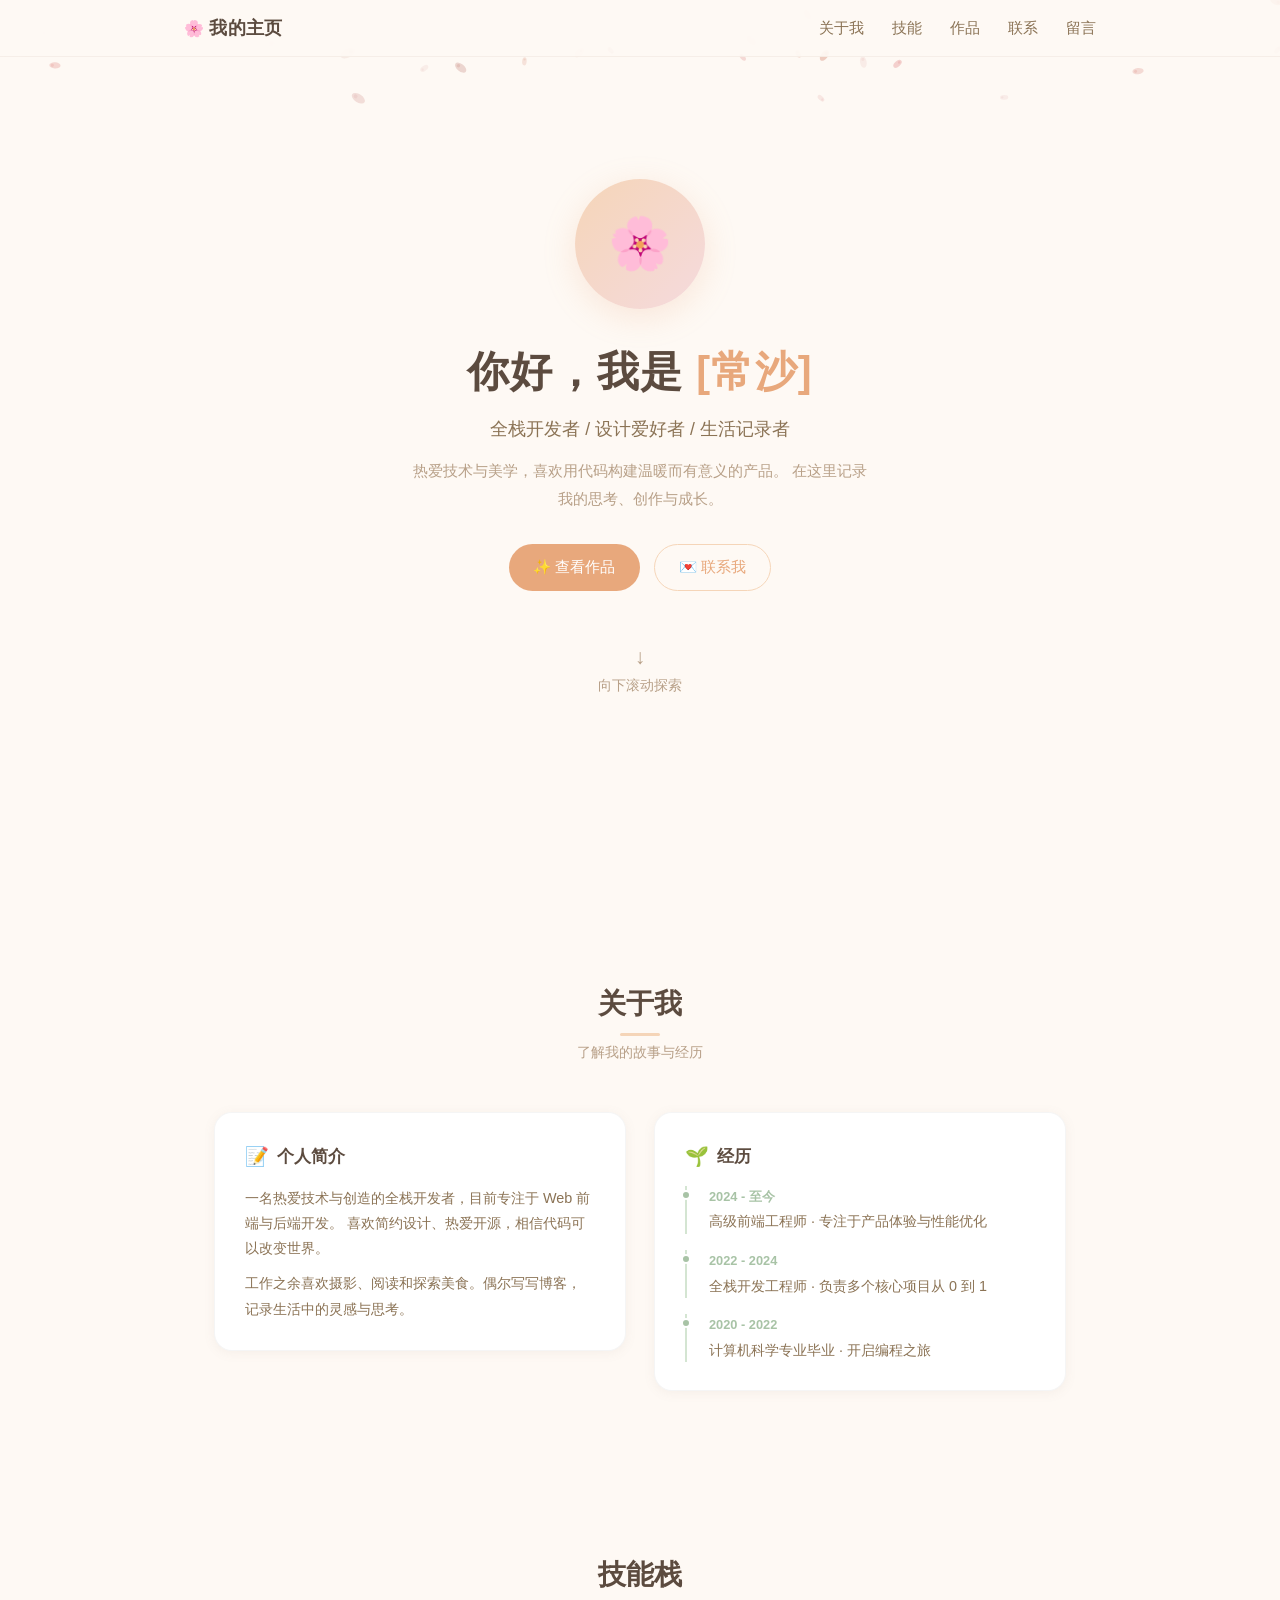
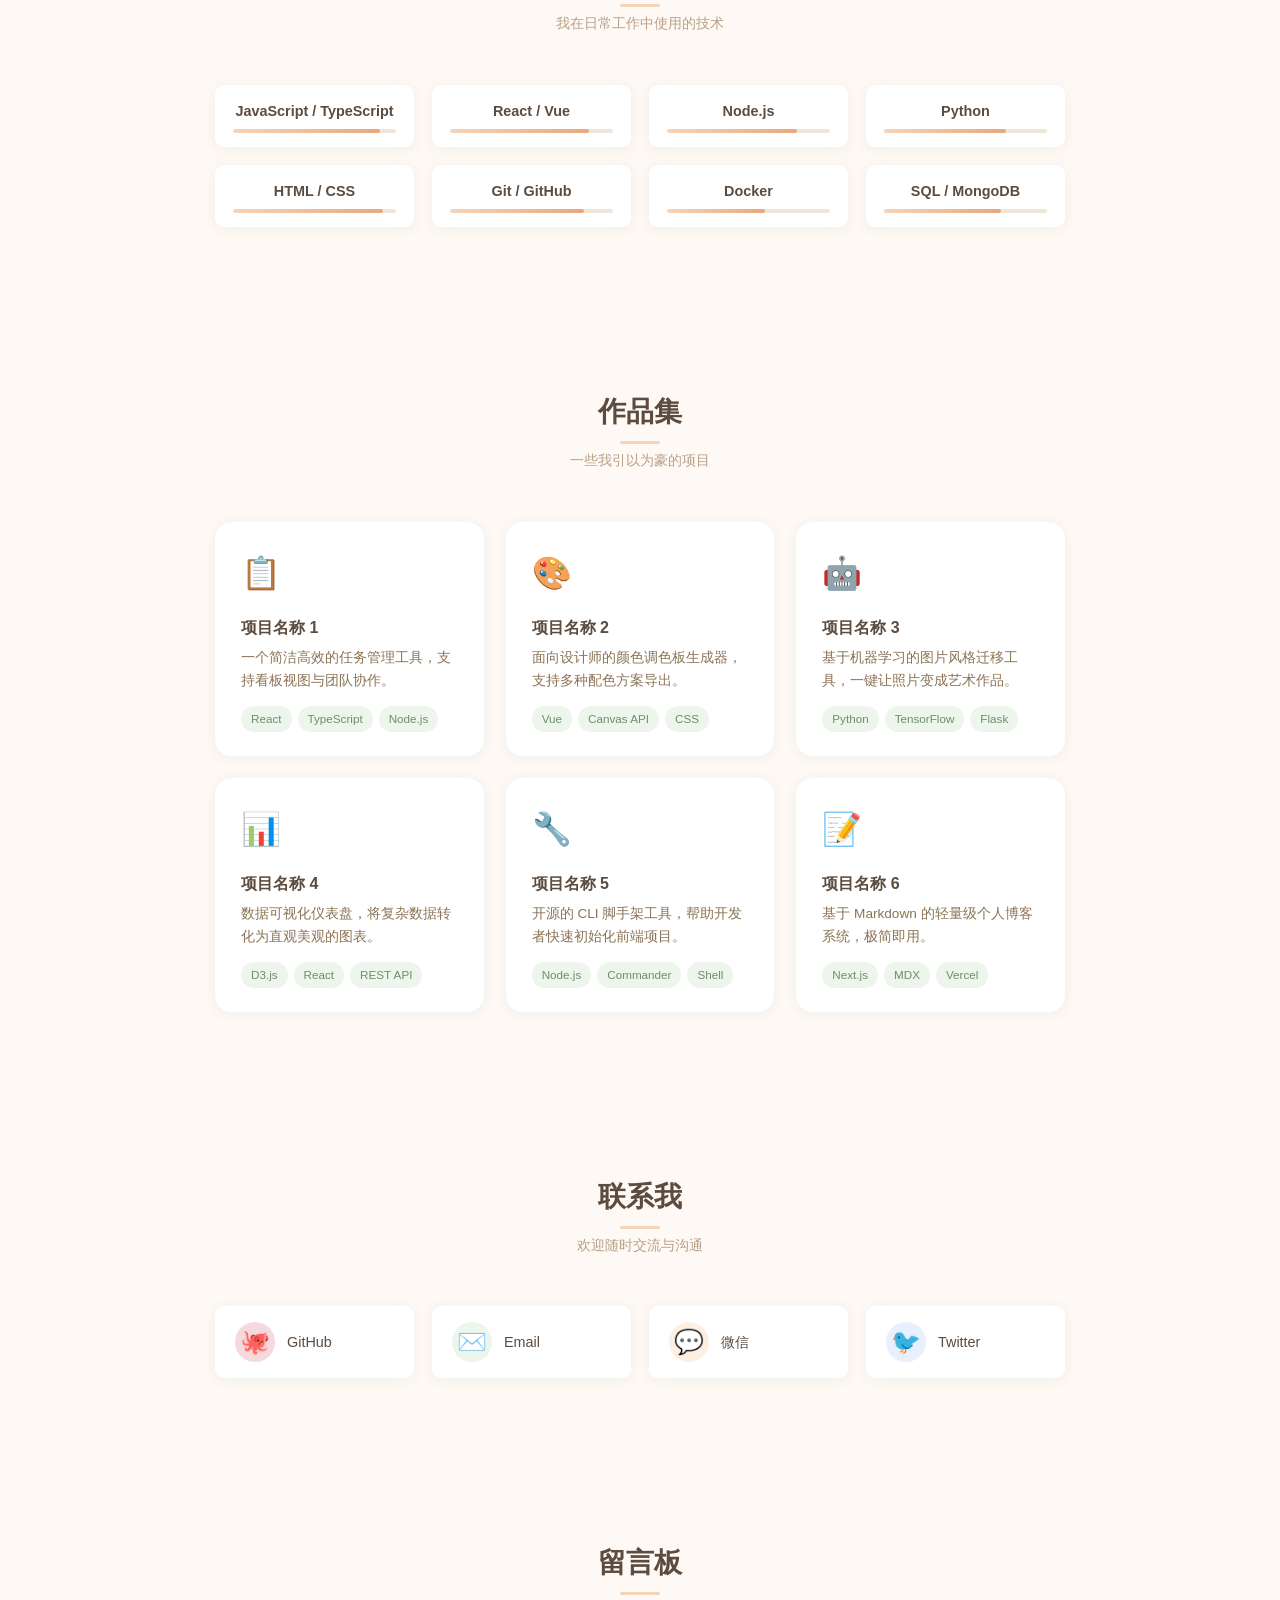
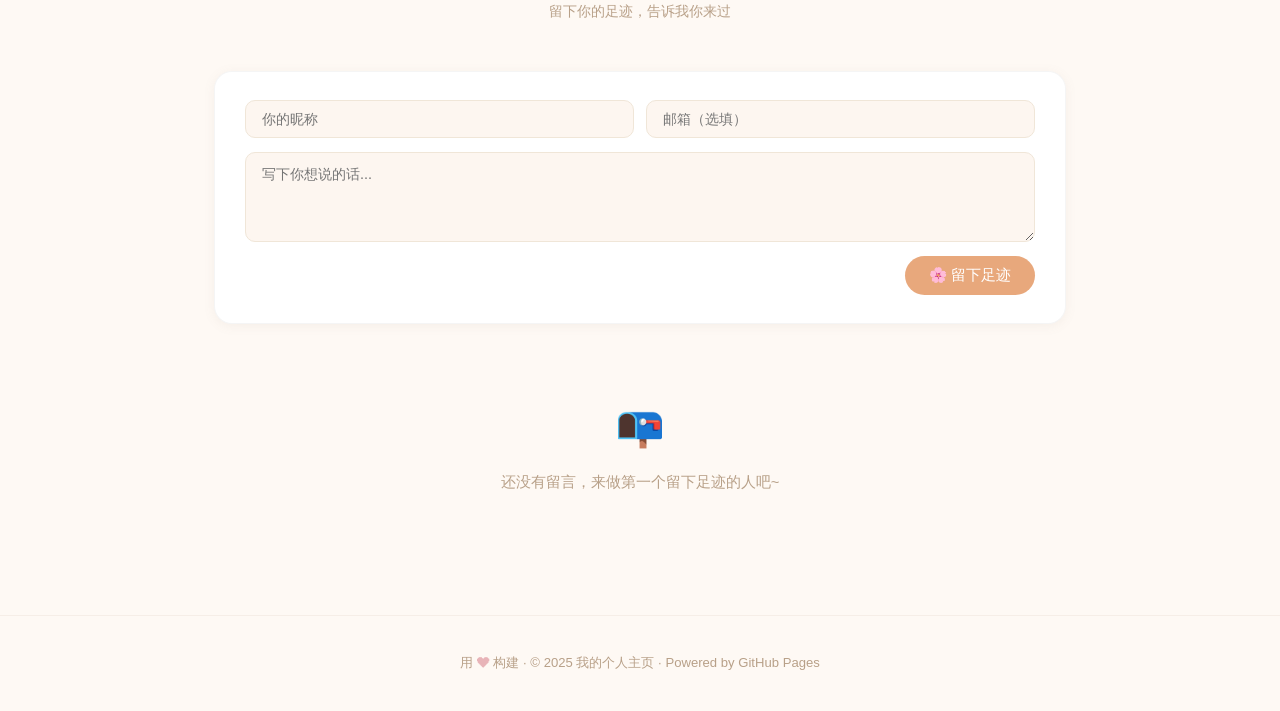
==== index.html @ 840c2953 "Update index.html" ====
<!DOCTYPE html>
<html lang="zh-CN">
<head>
<meta charset="UTF-8">
<meta name="viewport" content="width=device-width, initial-scale=1.0">
<title>我的个人主页</title>
<style>
  /* ===== Reset & Variables ===== */
  *, *::before, *::after { box-sizing: border-box; margin: 0; padding: 0; }

  :root {
    --cream: #fef9f4;
    --warm-white: #fdf6f0;
    --white: #ffffff;
    --brown: #5c4b3f;
    --brown-light: #8b7355;
    --brown-lighter: #b8a088;
    --coral: #e8a87c;
    --coral-light: #f5d5b8;
    --coral-pale: #fdf0e3;
    --sage: #a8c3a6;
    --sage-light: #d4e5d2;
    --sage-pale: #edf5ec;
    --pink: #e8b4b8;
    --pink-light: #f5dadd;
    --pink-pale: #fdf2f3;
    --shadow-sm: 0 2px 12px rgba(140, 120, 100, 0.08);
    --shadow-md: 0 4px 24px rgba(140, 120, 100, 0.12);
    --shadow-lg: 0 8px 40px rgba(140, 120, 100, 0.16);
    --radius: 18px;
    --radius-sm: 10px;
    --radius-lg: 24px;
  }

  html { scroll-behavior: smooth; }

  body {
    font-family: 'Segoe UI', 'PingFang SC', 'Microsoft YaHei', 'Hiragino Sans GB', sans-serif;
    background-color: var(--cream);
    color: var(--brown);
    line-height: 1.7;
    overflow-x: hidden;
  }

  /* ===== Canvas Background ===== */
  #sakura-canvas {
    position: fixed;
    top: 0; left: 0;
    width: 100%; height: 100%;
    pointer-events: none;
    z-index: 0;
  }

  /* ===== Navigation ===== */
  .nav {
    position: fixed;
    top: 0; left: 0; right: 0;
    z-index: 100;
    background: rgba(254, 249, 244, 0.82);
    backdrop-filter: blur(16px);
    -webkit-backdrop-filter: blur(16px);
    border-bottom: 1px solid rgba(184, 160, 136, 0.12);
    transition: all 0.3s ease;
  }
  .nav.scrolled { box-shadow: var(--shadow-sm); }

  .nav-inner {
    max-width: 960px;
    margin: 0 auto;
    padding: 0 24px;
    display: flex;
    align-items: center;
    justify-content: space-between;
    height: 56px;
  }

  .nav-brand {
    font-size: 1.15rem;
    font-weight: 650;
    color: var(--brown);
    text-decoration: none;
    letter-spacing: 0.02em;
  }
  .nav-brand::before { content: '🌸 '; font-size: 1rem; }

  .nav-links {
    display: flex;
    gap: 28px;
    list-style: none;
  }
  .nav-links a {
    color: var(--brown-light);
    text-decoration: none;
    font-size: 0.92rem;
    font-weight: 500;
    transition: color 0.25s;
    position: relative;
  }
  .nav-links a::after {
    content: '';
    position: absolute;
    bottom: -4px; left: 0;
    width: 0; height: 2px;
    background: var(--coral);
    border-radius: 1px;
    transition: width 0.25s ease;
  }
  .nav-links a:hover { color: var(--coral); }
  .nav-links a:hover::after { width: 100%; }

  .nav-toggle {
    display: none;
    background: none; border: none;
    color: var(--brown);
    font-size: 1.5rem;
    cursor: pointer;
    padding: 4px 8px;
  }

  /* ===== Layout ===== */
  .container {
    max-width: 900px;
    margin: 0 auto;
    padding: 0 24px;
    position: relative;
    z-index: 1;
  }

  section { padding: 80px 0; }

  .section-title {
    text-align: center;
    margin-bottom: 48px;
  }
  .section-title h2 {
    font-size: 1.75rem;
    font-weight: 650;
    color: var(--brown);
    display: inline-block;
    position: relative;
  }
  .section-title h2::after {
    content: '';
    position: absolute;
    bottom: -8px; left: 50%;
    transform: translateX(-50%);
    width: 40px; height: 3px;
    background: var(--coral-light);
    border-radius: 2px;
  }
  .section-title .sub {
    display: block;
    margin-top: 12px;
    font-size: 0.9rem;
    color: var(--brown-lighter);
    font-weight: 400;
  }

  /* ===== Hero ===== */
  .hero {
    min-height: 100vh;
    display: flex;
    align-items: center;
    justify-content: center;
    text-align: center;
    padding-top: 56px;
  }

  .hero-avatar {
    width: 130px;
    height: 130px;
    border-radius: 50%;
    background: linear-gradient(135deg, var(--coral-light), var(--pink-light));
    display: flex;
    align-items: center;
    justify-content: center;
    margin: 0 auto 28px;
    font-size: 3.2rem;
    box-shadow: 0 8px 32px rgba(232, 168, 124, 0.22);
  }

  .hero h1 {
    font-size: 2.6rem;
    font-weight: 700;
    color: var(--brown);
    margin-bottom: 8px;
    letter-spacing: 0.03em;
  }

  .hero .tagline {
    font-size: 1.1rem;
    color: var(--brown-light);
    font-weight: 400;
    margin-bottom: 6px;
  }

  .hero .bio-brief {
    font-size: 0.95rem;
    color: var(--brown-lighter);
    max-width: 460px;
    margin: 12px auto 32px;
    line-height: 1.8;
  }

  .hero-actions {
    display: flex;
    gap: 14px;
    justify-content: center;
    flex-wrap: wrap;
  }

  .btn {
    display: inline-flex;
    align-items: center;
    gap: 6px;
    padding: 10px 24px;
    border-radius: 50px;
    font-size: 0.92rem;
    font-weight: 550;
    text-decoration: none;
    cursor: pointer;
    border: none;
    transition: all 0.25s ease;
    font-family: inherit;
  }
  .btn-primary {
    background: var(--coral);
    color: #fff;
  }
  .btn-primary:hover {
    background: #d9956a;
    transform: translateY(-1px);
    box-shadow: 0 6px 20px rgba(232, 168, 124, 0.35);
  }
  .btn-outline {
    background: transparent;
    color: var(--coral);
    border: 1.5px solid var(--coral-light);
  }
  .btn-outline:hover {
    background: var(--coral-pale);
    border-color: var(--coral);
  }

  .scroll-hint {
    margin-top: 48px;
    animation: bounce 2s infinite;
    color: var(--brown-lighter);
    font-size: 0.85rem;
    cursor: default;
  }
  .scroll-hint span { font-size: 1.3rem; display: block; }

  @keyframes bounce {
    0%, 100% { transform: translateY(0); }
    50% { transform: translateY(8px); }
  }

  /* ===== About ===== */
  .about-grid {
    display: grid;
    grid-template-columns: 1fr 1fr;
    gap: 28px;
    align-items: start;
  }

  .card {
    background: var(--white);
    border-radius: var(--radius);
    padding: 28px 30px;
    box-shadow: var(--shadow-sm);
    border: 1px solid rgba(0,0,0,0.04);
    transition: transform 0.3s ease, box-shadow 0.3s ease;
  }
  .card:hover {
    transform: translateY(-3px);
    box-shadow: var(--shadow-md);
  }

  .card h3 {
    font-size: 1.05rem;
    font-weight: 650;
    margin-bottom: 12px;
    color: var(--brown);
    display: flex;
    align-items: center;
    gap: 8px;
  }
  .card h3 .icon { font-size: 1.2rem; }

  .card p, .card li {
    font-size: 0.9rem;
    color: var(--brown-light);
    line-height: 1.75;
  }
  .card ul { padding-left: 18px; }
  .card li { margin-bottom: 4px; }

  .about-timeline .item {
    position: relative;
    padding-left: 22px;
    margin-bottom: 16px;
    border-left: 2px solid var(--sage-light);
  }
  .about-timeline .item:last-child { margin-bottom: 0; }
  .about-timeline .item::before {
    content: '';
    position: absolute;
    left: -6px; top: 4px;
    width: 10px; height: 10px;
    background: var(--sage);
    border-radius: 50%;
    border: 2px solid var(--white);
  }
  .about-timeline .year {
    font-size: 0.8rem;
    font-weight: 600;
    color: var(--sage);
    margin-bottom: 2px;
  }
  .about-timeline .desc {
    font-size: 0.9rem;
    color: var(--brown-light);
  }

  /* ===== Skills ===== */
  .skills-grid {
    display: grid;
    grid-template-columns: repeat(auto-fill, minmax(200px, 1fr));
    gap: 16px;
  }

  .skill-tag {
    background: var(--white);
    border-radius: var(--radius-sm);
    padding: 14px 18px;
    text-align: center;
    font-size: 0.9rem;
    font-weight: 550;
    color: var(--brown);
    border: 1px solid rgba(0,0,0,0.04);
    box-shadow: var(--shadow-sm);
    transition: all 0.3s ease;
    cursor: default;
  }
  .skill-tag:hover {
    transform: translateY(-2px);
    box-shadow: var(--shadow-md);
    color: var(--coral);
  }
  .skill-tag .level {
    display: block;
    margin-top: 6px;
    height: 4px;
    background: #f0e6d8;
    border-radius: 2px;
    overflow: hidden;
  }
  .skill-tag .level-fill {
    display: block;
    height: 100%;
    background: linear-gradient(90deg, var(--coral-light), var(--coral));
    border-radius: 2px;
    transition: width 0.8s ease;
  }

  /* ===== Projects ===== */
  .projects-grid {
    display: grid;
    grid-template-columns: repeat(auto-fill, minmax(260px, 1fr));
    gap: 20px;
  }

  .project-card {
    background: var(--white);
    border-radius: var(--radius);
    padding: 24px 26px;
    box-shadow: var(--shadow-sm);
    border: 1px solid rgba(0,0,0,0.04);
    transition: all 0.3s ease;
    display: flex;
    flex-direction: column;
  }
  .project-card:hover {
    transform: translateY(-4px);
    box-shadow: var(--shadow-md);
  }
  .project-card .project-icon {
    font-size: 2rem;
    margin-bottom: 14px;
  }
  .project-card h4 {
    font-size: 1rem;
    font-weight: 650;
    color: var(--brown);
    margin-bottom: 6px;
  }
  .project-card p {
    font-size: 0.85rem;
    color: var(--brown-light);
    line-height: 1.65;
    flex: 1;
    margin-bottom: 14px;
  }
  .project-card .tags {
    display: flex;
    flex-wrap: wrap;
    gap: 6px;
  }
  .project-card .tag {
    font-size: 0.73rem;
    padding: 3px 10px;
    border-radius: 20px;
    background: var(--sage-pale);
    color: #6b8f6e;
    font-weight: 500;
  }

  /* ===== Contact ===== */
  .contact-grid {
    display: grid;
    grid-template-columns: repeat(auto-fill, minmax(180px, 1fr));
    gap: 16px;
  }

  .contact-link {
    display: flex;
    align-items: center;
    gap: 12px;
    background: var(--white);
    border-radius: var(--radius-sm);
    padding: 16px 20px;
    text-decoration: none;
    color: var(--brown);
    font-weight: 500;
    font-size: 0.9rem;
    box-shadow: var(--shadow-sm);
    border: 1px solid rgba(0,0,0,0.04);
    transition: all 0.3s ease;
  }
  .contact-link:hover {
    transform: translateY(-2px);
    box-shadow: var(--shadow-md);
    color: var(--coral);
  }
  .contact-link .contact-icon {
    font-size: 1.5rem;
    width: 40px;
    height: 40px;
    display: flex;
    align-items: center;
    justify-content: center;
    border-radius: 50%;
    flex-shrink: 0;
  }
  .contact-icon.github { background: #f5dadd; }
  .contact-icon.email { background: var(--sage-pale); }
  .contact-icon.wechat { background: var(--coral-pale); }
  .contact-icon.twitter { background: #e8f0fe; }

  /* ===== Guestbook ===== */
  .guestbook-form {
    background: var(--white);
    border-radius: var(--radius);
    padding: 28px 30px;
    box-shadow: var(--shadow-sm);
    border: 1px solid rgba(0,0,0,0.04);
    margin-bottom: 28px;
  }

  .form-row {
    display: flex;
    gap: 12px;
    margin-bottom: 14px;
  }
  .form-row input {
    flex: 1;
    padding: 10px 16px;
    border: 1.5px solid #f0e6d8;
    border-radius: var(--radius-sm);
    font-size: 0.9rem;
    font-family: inherit;
    color: var(--brown);
    background: var(--warm-white);
    transition: border-color 0.25s;
    outline: none;
  }
  .form-row input:focus { border-color: var(--coral-light); }

  .form-row textarea {
    flex: 1;
    padding: 12px 16px;
    border: 1.5px solid #f0e6d8;
    border-radius: var(--radius-sm);
    font-size: 0.9rem;
    font-family: inherit;
    color: var(--brown);
    background: var(--warm-white);
    resize: vertical;
    min-height: 90px;
    outline: none;
    transition: border-color 0.25s;
  }
  .form-row textarea:focus { border-color: var(--coral-light); }

  .form-actions {
    display: flex;
    justify-content: flex-end;
  }

  .guestbook-messages {
    display: flex;
    flex-direction: column;
    gap: 14px;
  }

  .message-card {
    background: var(--white);
    border-radius: var(--radius-sm);
    padding: 18px 22px;
    box-shadow: var(--shadow-sm);
    border: 1px solid rgba(0,0,0,0.04);
  }
  .message-card .msg-header {
    display: flex;
    justify-content: space-between;
    align-items: center;
    margin-bottom: 8px;
  }
  .message-card .msg-author {
    font-weight: 600;
    font-size: 0.9rem;
    color: var(--coral);
  }
  .message-card .msg-time {
    font-size: 0.75rem;
    color: var(--brown-lighter);
  }
  .message-card .msg-body {
    font-size: 0.88rem;
    color: var(--brown-light);
    line-height: 1.7;
  }
  .message-card .msg-delete {
    background: none; border: none;
    color: var(--brown-lighter);
    cursor: pointer;
    font-size: 0.78rem;
    padding: 2px 6px;
    transition: color 0.2s;
  }
  .message-card .msg-delete:hover { color: #d97575; }

  .guestbook-empty {
    text-align: center;
    padding: 40px 20px;
    color: var(--brown-lighter);
    font-size: 0.92rem;
  }
  .guestbook-empty .empty-icon { font-size: 2.5rem; display: block; margin-bottom: 10px; }

  /* ===== Footer ===== */
  .footer {
    text-align: center;
    padding: 36px 24px;
    color: var(--brown-lighter);
    font-size: 0.82rem;
    border-top: 1px solid rgba(184, 160, 136, 0.12);
    position: relative;
    z-index: 1;
  }
  .footer .heart { color: var(--pink); }

  /* ===== Responsive ===== */
  @media (max-width: 768px) {
    .nav-links {
      display: none;
      position: absolute;
      top: 56px; left: 0; right: 0;
      flex-direction: column;
      background: rgba(254, 249, 244, 0.96);
      backdrop-filter: blur(16px);
      padding: 16px 24px;
      gap: 14px;
      border-bottom: 1px solid rgba(184, 160, 136, 0.12);
    }
    .nav-links.open { display: flex; }
    .nav-toggle { display: block; }

    .hero h1 { font-size: 2rem; }
    .about-grid { grid-template-columns: 1fr; }
    .skills-grid { grid-template-columns: repeat(2, 1fr); }
    .projects-grid { grid-template-columns: 1fr; }
    .contact-grid { grid-template-columns: repeat(2, 1fr); }
    .form-row { flex-direction: column; }
  }

  @media (max-width: 480px) {
    .hero h1 { font-size: 1.7rem; }
    .section-title h2 { font-size: 1.4rem; }
    .card { padding: 20px; }
    section { padding: 56px 0; }
  }
</style>
</head>
<body>

<!-- Sakura Canvas -->
<canvas id="sakura-canvas"></canvas>

<!-- Navigation -->
<nav class="nav" id="nav">
  <div class="nav-inner">
    <a href="#" class="nav-brand">我的主页</a>
    <button class="nav-toggle" id="nav-toggle" aria-label="菜单">☰</button>
    <ul class="nav-links" id="nav-links">
      <li><a href="#about">关于我</a></li>
      <li><a href="#skills">技能</a></li>
      <li><a href="#projects">作品</a></li>
      <li><a href="#contact">联系</a></li>
      <li><a href="#guestbook">留言</a></li>
    </ul>
  </div>
</nav>

<!-- Hero -->
<section class="hero">
  <div class="container">
    <div class="hero-avatar">🌸</div>
    <h1>你好，我是 <span style="color: var(--coral);">[常沙]</span></h1>
    <p class="tagline">全栈开发者 / 设计爱好者 / 生活记录者</p>
    <p class="bio-brief">
      热爱技术与美学，喜欢用代码构建温暖而有意义的产品。
      在这里记录我的思考、创作与成长。
    </p>
    <div class="hero-actions">
      <a href="#projects" class="btn btn-primary">✨ 查看作品</a>
      <a href="#contact" class="btn btn-outline">💌 联系我</a>
    </div>
    <div class="scroll-hint">
      <span>↓</span>
      向下滚动探索
    </div>
  </div>
</section>

<!-- About -->
<section id="about">
  <div class="container">
    <div class="section-title">
      <h2>关于我</h2>
      <span class="sub">了解我的故事与经历</span>
    </div>
    <div class="about-grid">
      <div class="card">
        <h3><span class="icon">📝</span>个人简介</h3>
        <p>
          一名热爱技术与创造的全栈开发者，目前专注于 Web 前端与后端开发。
          喜欢简约设计、热爱开源，相信代码可以改变世界。
        </p>
        <p style="margin-top:10px;">
          工作之余喜欢摄影、阅读和探索美食。偶尔写写博客，
          记录生活中的灵感与思考。
        </p>
      </div>
      <div class="card about-timeline">
        <h3><span class="icon">🌱</span>经历</h3>
        <div class="item">
          <div class="year">2024 - 至今</div>
          <div class="desc">高级前端工程师 · 专注于产品体验与性能优化</div>
        </div>
        <div class="item">
          <div class="year">2022 - 2024</div>
          <div class="desc">全栈开发工程师 · 负责多个核心项目从 0 到 1</div>
        </div>
        <div class="item">
          <div class="year">2020 - 2022</div>
          <div class="desc">计算机科学专业毕业 · 开启编程之旅</div>
        </div>
      </div>
    </div>
  </div>
</section>

<!-- Skills -->
<section id="skills">
  <div class="container">
    <div class="section-title">
      <h2>技能栈</h2>
      <span class="sub">我在日常工作中使用的技术</span>
    </div>
    <div class="skills-grid">
      <div class="skill-tag">
        JavaScript / TypeScript
        <span class="level"><span class="level-fill" style="width: 90%;"></span></span>
      </div>
      <div class="skill-tag">
        React / Vue
        <span class="level"><span class="level-fill" style="width: 85%;"></span></span>
      </div>
      <div class="skill-tag">
        Node.js
        <span class="level"><span class="level-fill" style="width: 80%;"></span></span>
      </div>
      <div class="skill-tag">
        Python
        <span class="level"><span class="level-fill" style="width: 75%;"></span></span>
      </div>
      <div class="skill-tag">
        HTML / CSS
        <span class="level"><span class="level-fill" style="width: 92%;"></span></span>
      </div>
      <div class="skill-tag">
        Git / GitHub
        <span class="level"><span class="level-fill" style="width: 82%;"></span></span>
      </div>
      <div class="skill-tag">
        Docker
        <span class="level"><span class="level-fill" style="width: 60%;"></span></span>
      </div>
      <div class="skill-tag">
        SQL / MongoDB
        <span class="level"><span class="level-fill" style="width: 72%;"></span></span>
      </div>
    </div>
  </div>
</section>

<!-- Projects -->
<section id="projects">
  <div class="container">
    <div class="section-title">
      <h2>作品集</h2>
      <span class="sub">一些我引以为豪的项目</span>
    </div>
    <div class="projects-grid">
      <div class="project-card">
        <div class="project-icon">📋</div>
        <h4>项目名称 1</h4>
        <p>一个简洁高效的任务管理工具，支持看板视图与团队协作。</p>
        <div class="tags">
          <span class="tag">React</span>
          <span class="tag">TypeScript</span>
          <span class="tag">Node.js</span>
        </div>
      </div>
      <div class="project-card">
        <div class="project-icon">🎨</div>
        <h4>项目名称 2</h4>
        <p>面向设计师的颜色调色板生成器，支持多种配色方案导出。</p>
        <div class="tags">
          <span class="tag">Vue</span>
          <span class="tag">Canvas API</span>
          <span class="tag">CSS</span>
        </div>
      </div>
      <div class="project-card">
        <div class="project-icon">🤖</div>
        <h4>项目名称 3</h4>
        <p>基于机器学习的图片风格迁移工具，一键让照片变成艺术作品。</p>
        <div class="tags">
          <span class="tag">Python</span>
          <span class="tag">TensorFlow</span>
          <span class="tag">Flask</span>
        </div>
      </div>
      <div class="project-card">
        <div class="project-icon">📊</div>
        <h4>项目名称 4</h4>
        <p>数据可视化仪表盘，将复杂数据转化为直观美观的图表。</p>
        <div class="tags">
          <span class="tag">D3.js</span>
          <span class="tag">React</span>
          <span class="tag">REST API</span>
        </div>
      </div>
      <div class="project-card">
        <div class="project-icon">🔧</div>
        <h4>项目名称 5</h4>
        <p>开源的 CLI 脚手架工具，帮助开发者快速初始化前端项目。</p>
        <div class="tags">
          <span class="tag">Node.js</span>
          <span class="tag">Commander</span>
          <span class="tag">Shell</span>
        </div>
      </div>
      <div class="project-card">
        <div class="project-icon">📝</div>
        <h4>项目名称 6</h4>
        <p>基于 Markdown 的轻量级个人博客系统，极简即用。</p>
        <div class="tags">
          <span class="tag">Next.js</span>
          <span class="tag">MDX</span>
          <span class="tag">Vercel</span>
        </div>
      </div>
    </div>
  </div>
</section>

<!-- Contact -->
<section id="contact">
  <div class="container">
    <div class="section-title">
      <h2>联系我</h2>
      <span class="sub">欢迎随时交流与沟通</span>
    </div>
    <div class="contact-grid">
      <a href="https://github.com/" target="_blank" rel="noopener" class="contact-link">
        <span class="contact-icon github">🐙</span> GitHub
      </a>
      <a href="mailto:your-email@example.com" class="contact-link">
        <span class="contact-icon email">✉️</span> Email
      </a>
      <a href="#" class="contact-link" onclick="copyWechat(event)">
        <span class="contact-icon wechat">💬</span> 微信
      </a>
      <a href="https://twitter.com/" target="_blank" rel="noopener" class="contact-link">
        <span class="contact-icon twitter">🐦</span> Twitter
      </a>
    </div>
  </div>
</section>

<!-- Guestbook -->
<section id="guestbook">
  <div class="container">
    <div class="section-title">
      <h2>留言板</h2>
      <span class="sub">留下你的足迹，告诉我你来过</span>
    </div>

    <div class="guestbook-form">
      <div class="form-row">
        <input type="text" id="gb-name" placeholder="你的昵称" maxlength="30">
        <input type="text" id="gb-email" placeholder="邮箱（选填）" maxlength="50">
      </div>
      <div class="form-row">
        <textarea id="gb-message" placeholder="写下你想说的话..." maxlength="500"></textarea>
      </div>
      <div class="form-actions">
        <button class="btn btn-primary" onclick="submitMessage()">🌸 留下足迹</button>
      </div>
    </div>

    <div class="guestbook-messages" id="guestbook-messages"></div>
  </div>
</section>

<!-- Footer -->
<footer class="footer">
  <p>用 <span class="heart">❤</span> 构建 · &copy; 2025 我的个人主页 · Powered by GitHub Pages</p>
</footer>

<script>
  /* ===== Sakura Canvas Animation ===== */
  (function() {
    const canvas = document.getElementById('sakura-canvas');
    const ctx = canvas.getContext('2d');

    let petals = [];
    const PETAL_COUNT = 45;

    function resize() {
      canvas.width = window.innerWidth;
      canvas.height = window.innerHeight;
    }
    window.addEventListener('resize', resize);
    resize();

    function random(min, max) { return Math.random() * (max - min) + min; }

    // Sakura petal shapes drawn as small heart/ellipse combinations
    function createPetal() {
      return {
        x: random(-100, canvas.width + 100),
        y: random(-80, -10),
        size: random(8, 18),
        speedX: random(-0.3, 0.5),
        speedY: random(0.5, 1.8),
        rotation: random(0, Math.PI * 2),
        rotationSpeed: random(-0.02, 0.02),
        opacity: random(0.4, 0.8),
        // Color variations: soft pink to pale coral
        hue: random(0, 15),
        saturation: random(40, 70),
        lightness: random(72, 88),
        sway: random(0.3, 1.2),
        swayPhase: random(0, Math.PI * 2),
      };
    }

    // Initialize petals
    for (let i = 0; i < PETAL_COUNT; i++) {
      petals.push(createPetal());
    }

    function drawPetal(p) {
      ctx.save();
      ctx.translate(p.x, p.y);
      ctx.rotate(p.rotation);
      ctx.globalAlpha = p.opacity;

      const s = p.size;
      const color = `hsla(${p.hue}, ${p.saturation}%, ${p.lightness}%, ${p.opacity})`;

      // Draw a simple sakura petal shape
      ctx.fillStyle = color;
      ctx.beginPath();
      ctx.ellipse(0, s * 0.15, s * 0.25, s * 0.45, 0, 0, Math.PI * 2);
      ctx.fill();

      // Small notch at the tip
      ctx.fillStyle = color;
      ctx.beginPath();
      ctx.arc(0, -s * 0.05, s * 0.12, 0, Math.PI * 2);
      ctx.fill();

      ctx.restore();
    }

    function animate() {
      ctx.clearRect(0, 0, canvas.width, canvas.height);

      for (let i = 0; i < petals.length; i++) {
        const p = petals[i];

        p.x += p.speedX + Math.sin(p.swayPhase) * 0.25;
        p.y += p.speedY;
        p.swayPhase += 0.015;
        p.rotation += p.rotationSpeed;

        drawPetal(p);

        // Reset if out of view
        if (p.y > canvas.height + 30) {
          petals[i] = createPetal();
          petals[i].y = random(-80, -10);
        }
        if (p.x > canvas.width + 100) p.x = -100;
        if (p.x < -100) p.x = canvas.width + 100;
      }

      requestAnimationFrame(animate);
    }

    animate();
  })();

  /* ===== Navigation ===== */
  (function() {
    const nav = document.getElementById('nav');
    const toggle = document.getElementById('nav-toggle');
    const links = document.getElementById('nav-links');

    // Shadow on scroll
    window.addEventListener('scroll', () => {
      nav.classList.toggle('scrolled', window.scrollY > 10);
    });

    // Mobile menu toggle
    toggle.addEventListener('click', () => {
      links.classList.toggle('open');
    });

    // Close menu on link click
    links.querySelectorAll('a').forEach(a => {
      a.addEventListener('click', () => links.classList.remove('open'));
    });
  })();

  /* ===== Skill bar animation on scroll ===== */
  (function() {
    const observer = new IntersectionObserver((entries) => {
      entries.forEach(entry => {
        if (entry.isIntersecting) {
          entry.target.querySelectorAll('.level-fill').forEach(el => {
            el.style.width = el.style.width || el.getAttribute('style').match(/width:\s*(\d+%)/)?.[1] + '%';
          });
        }
      });
    }, { threshold: 0.3 });

    document.querySelectorAll('.skill-tag').forEach(tag => observer.observe(tag));
  })();

  /* ===== Guestbook ===== */
  const STORAGE_KEY = 'guestbook_messages';

  function loadMessages() {
    try {
      return JSON.parse(localStorage.getItem(STORAGE_KEY)) || [];
    } catch { return []; }
  }

  function saveMessages(msgs) {
    localStorage.setItem(STORAGE_KEY, JSON.stringify(msgs));
  }

  function formatTime(iso) {
    const d = new Date(iso);
    const pad = n => String(n).padStart(2, '0');
    return `${d.getFullYear()}-${pad(d.getMonth()+1)}-${pad(d.getDate())} ${pad(d.getHours())}:${pad(d.getMinutes())}`;
  }

  function renderMessages() {
    const container = document.getElementById('guestbook-messages');
    const msgs = loadMessages();

    if (msgs.length === 0) {
      container.innerHTML = `<div class="guestbook-empty">
        <span class="empty-icon">📭</span>还没有留言，来做第一个留下足迹的人吧~
      </div>`;
      return;
    }

    container.innerHTML = msgs.slice().reverse().map((m, i) => {
      const originalIndex = msgs.length - 1 - i;
      const escapedBody = m.body.replace(/</g, '&lt;').replace(/>/g, '&gt;');
      const escapedName = m.name.replace(/</g, '&lt;').replace(/>/g, '&gt;');
      return `<div class="message-card">
        <div class="msg-header">
          <span class="msg-author">🌸 ${escapedName}</span>
          <div style="display:flex;align-items:center;gap:10px;">
            <span class="msg-time">${formatTime(m.time)}</span>
            <button class="msg-delete" onclick="deleteMessage(${originalIndex})" title="删除">✕</button>
          </div>
        </div>
        <div class="msg-body">${escapedBody}</div>
      </div>`;
    }).join('');
  }

  function submitMessage() {
    const nameEl = document.getElementById('gb-name');
    const messageEl = document.getElementById('gb-message');
    const name = nameEl.value.trim();
    const body = messageEl.value.trim();

    if (!name) { alert('请填写昵称~'); nameEl.focus(); return; }
    if (!body) { alert('请写下你想说的话~'); messageEl.focus(); return; }

    const msgs = loadMessages();
    msgs.push({ name, body, time: new Date().toISOString() });
    saveMessages(msgs);

    nameEl.value = '';
    document.getElementById('gb-email').value = '';
    messageEl.value = '';
    renderMessages();
  }

  function deleteMessage(index) {
    if (!confirm('确定要删除这条留言吗？')) return;
    const msgs = loadMessages();
    msgs.splice(index, 1);
    saveMessages(msgs);
    renderMessages();
  }

  // Allow Enter to submit in textarea (Ctrl+Enter)
  document.getElementById('gb-message').addEventListener('keydown', function(e) {
    if (e.key === 'Enter' && (e.ctrlKey || e.metaKey)) {
      e.preventDefault();
      submitMessage();
    }
  });

  /* ===== WeChat copy ===== */
  function copyWechat(e) {
    e.preventDefault();
    const wechatId = 'your_wechat_id';
    navigator.clipboard?.writeText(wechatId).then(() => {
      alert('微信号已复制到剪贴板：' + wechatId);
    }).catch(() => {
      prompt('微信号：', wechatId);
    });
  }

  // Initial render
  renderMessages();
</script>

</body>
</html>
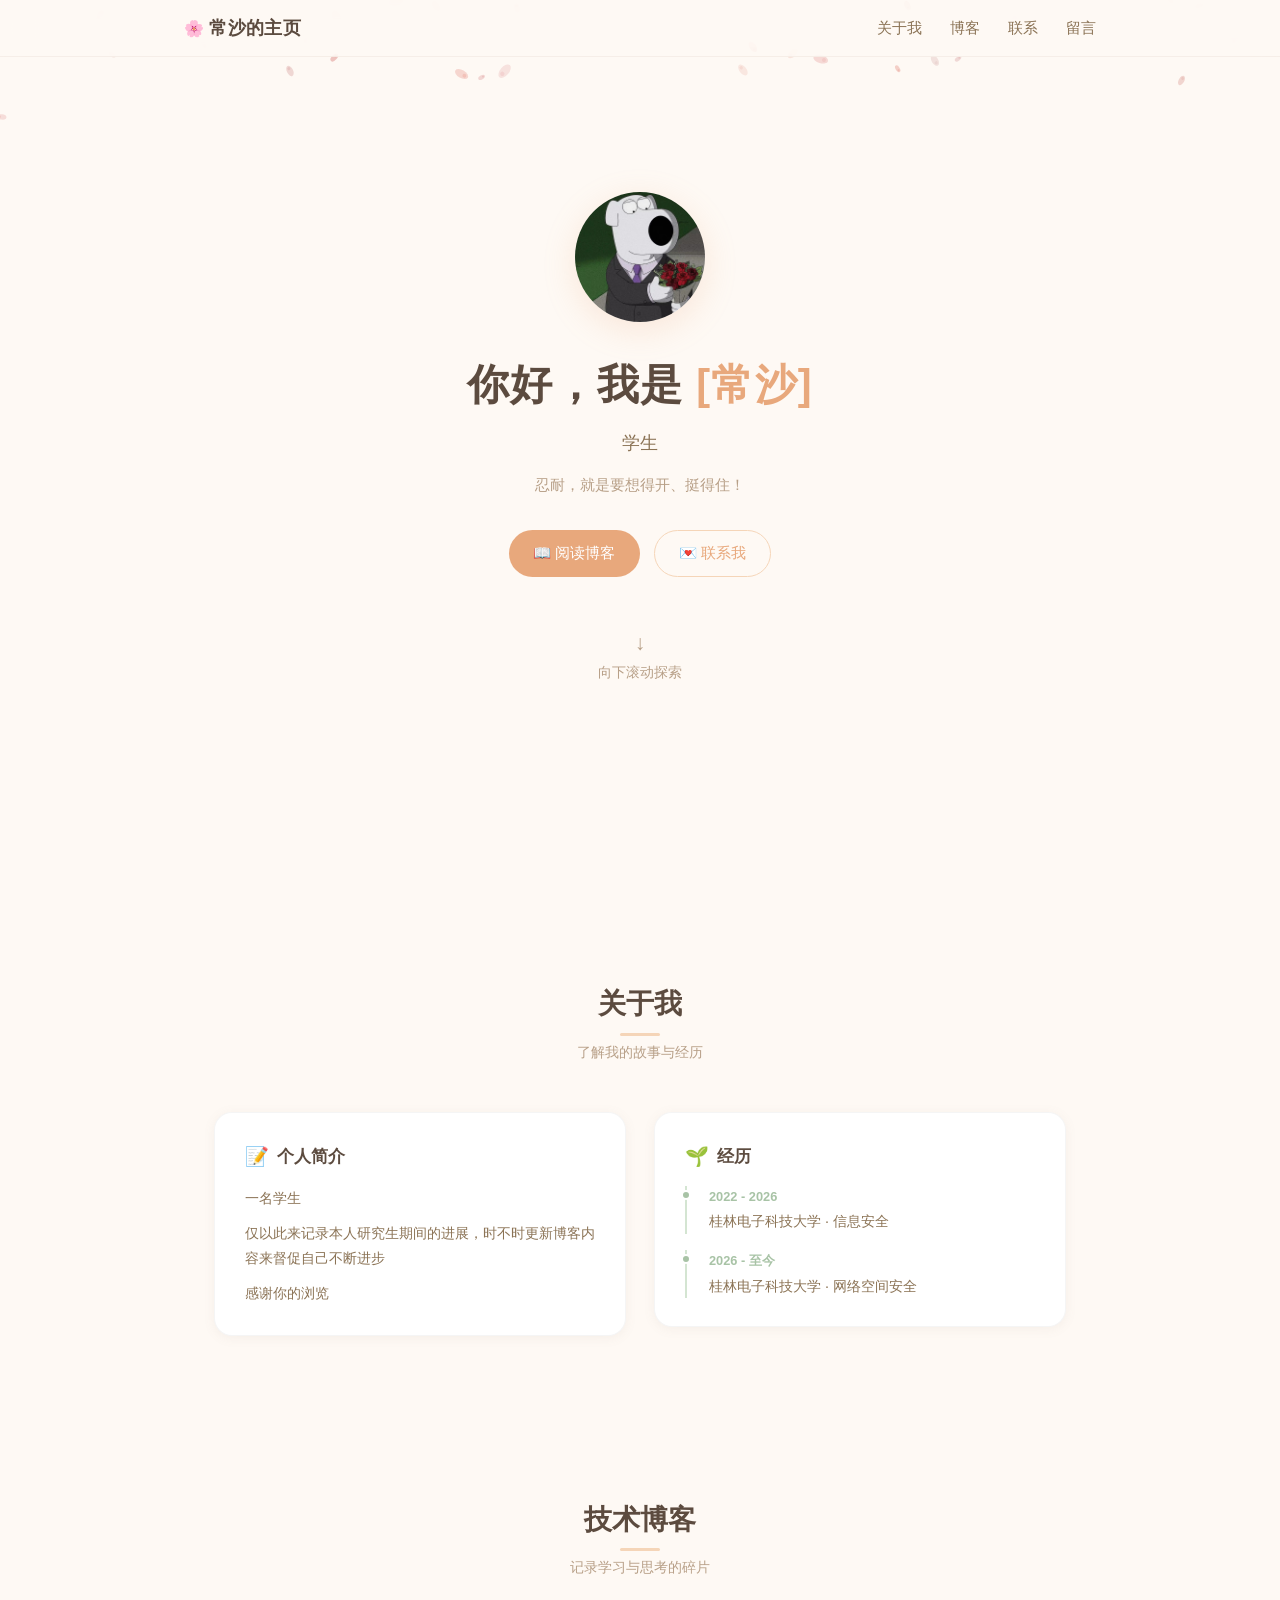
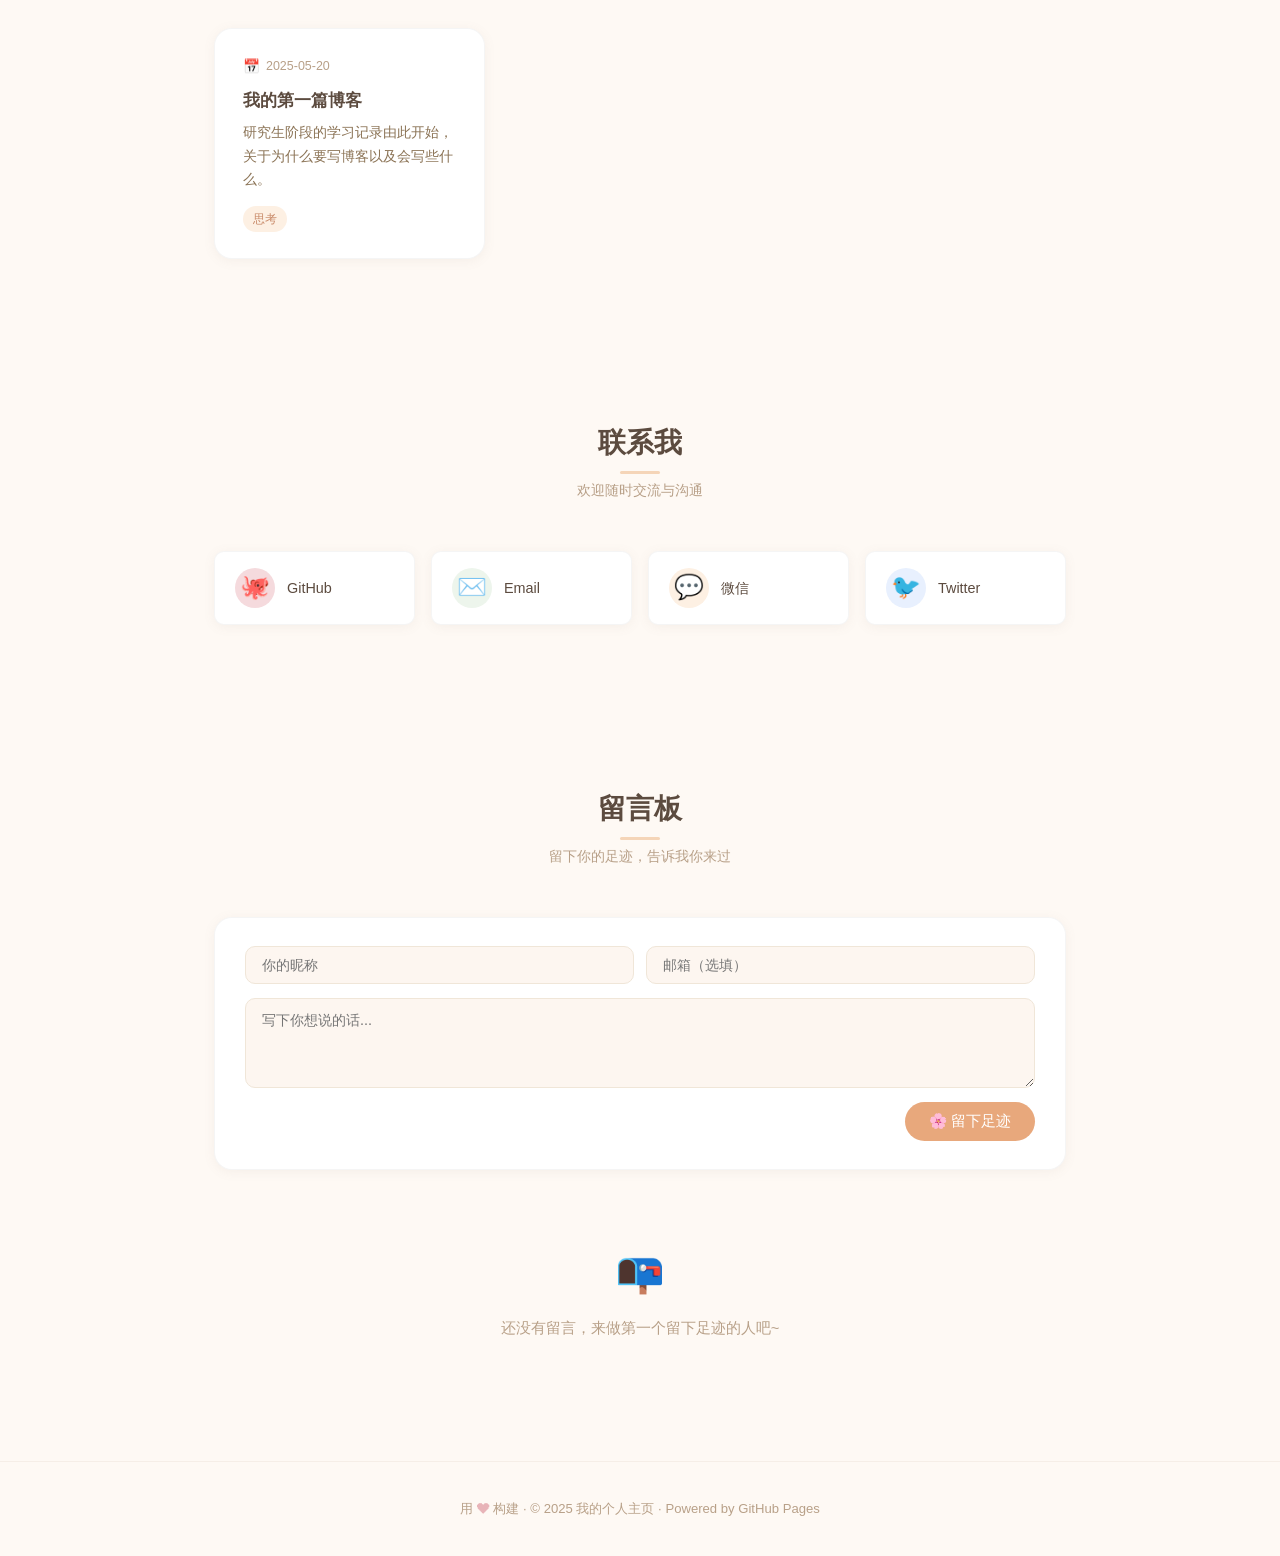
==== commit d86d6dc1: "初始化个人主页：日系小清新风格，含博客和留言板功能 Co-Authored-By: Claude Opus 4.7 <noreply@anthropic.com>" ====
--- a/index.html
+++ b/index.html
@@ -4,619 +4,20 @@
 <meta charset="UTF-8">
 <meta name="viewport" content="width=device-width, initial-scale=1.0">
 <title>我的个人主页</title>
-<style>
-  /* ===== Reset & Variables ===== */
-  *, *::before, *::after { box-sizing: border-box; margin: 0; padding: 0; }
-
-  :root {
-    --cream: #fef9f4;
-    --warm-white: #fdf6f0;
-    --white: #ffffff;
-    --brown: #5c4b3f;
-    --brown-light: #8b7355;
-    --brown-lighter: #b8a088;
-    --coral: #e8a87c;
-    --coral-light: #f5d5b8;
-    --coral-pale: #fdf0e3;
-    --sage: #a8c3a6;
-    --sage-light: #d4e5d2;
-    --sage-pale: #edf5ec;
-    --pink: #e8b4b8;
-    --pink-light: #f5dadd;
-    --pink-pale: #fdf2f3;
-    --shadow-sm: 0 2px 12px rgba(140, 120, 100, 0.08);
-    --shadow-md: 0 4px 24px rgba(140, 120, 100, 0.12);
-    --shadow-lg: 0 8px 40px rgba(140, 120, 100, 0.16);
-    --radius: 18px;
-    --radius-sm: 10px;
-    --radius-lg: 24px;
-  }
-
-  html { scroll-behavior: smooth; }
-
-  body {
-    font-family: 'Segoe UI', 'PingFang SC', 'Microsoft YaHei', 'Hiragino Sans GB', sans-serif;
-    background-color: var(--cream);
-    color: var(--brown);
-    line-height: 1.7;
-    overflow-x: hidden;
-  }
-
-  /* ===== Canvas Background ===== */
-  #sakura-canvas {
-    position: fixed;
-    top: 0; left: 0;
-    width: 100%; height: 100%;
-    pointer-events: none;
-    z-index: 0;
-  }
-
-  /* ===== Navigation ===== */
-  .nav {
-    position: fixed;
-    top: 0; left: 0; right: 0;
-    z-index: 100;
-    background: rgba(254, 249, 244, 0.82);
-    backdrop-filter: blur(16px);
-    -webkit-backdrop-filter: blur(16px);
-    border-bottom: 1px solid rgba(184, 160, 136, 0.12);
-    transition: all 0.3s ease;
-  }
-  .nav.scrolled { box-shadow: var(--shadow-sm); }
-
-  .nav-inner {
-    max-width: 960px;
-    margin: 0 auto;
-    padding: 0 24px;
-    display: flex;
-    align-items: center;
-    justify-content: space-between;
-    height: 56px;
-  }
-
-  .nav-brand {
-    font-size: 1.15rem;
-    font-weight: 650;
-    color: var(--brown);
-    text-decoration: none;
-    letter-spacing: 0.02em;
-  }
-  .nav-brand::before { content: '🌸 '; font-size: 1rem; }
-
-  .nav-links {
-    display: flex;
-    gap: 28px;
-    list-style: none;
-  }
-  .nav-links a {
-    color: var(--brown-light);
-    text-decoration: none;
-    font-size: 0.92rem;
-    font-weight: 500;
-    transition: color 0.25s;
-    position: relative;
-  }
-  .nav-links a::after {
-    content: '';
-    position: absolute;
-    bottom: -4px; left: 0;
-    width: 0; height: 2px;
-    background: var(--coral);
-    border-radius: 1px;
-    transition: width 0.25s ease;
-  }
-  .nav-links a:hover { color: var(--coral); }
-  .nav-links a:hover::after { width: 100%; }
-
-  .nav-toggle {
-    display: none;
-    background: none; border: none;
-    color: var(--brown);
-    font-size: 1.5rem;
-    cursor: pointer;
-    padding: 4px 8px;
-  }
-
-  /* ===== Layout ===== */
-  .container {
-    max-width: 900px;
-    margin: 0 auto;
-    padding: 0 24px;
-    position: relative;
-    z-index: 1;
-  }
-
-  section { padding: 80px 0; }
-
-  .section-title {
-    text-align: center;
-    margin-bottom: 48px;
-  }
-  .section-title h2 {
-    font-size: 1.75rem;
-    font-weight: 650;
-    color: var(--brown);
-    display: inline-block;
-    position: relative;
-  }
-  .section-title h2::after {
-    content: '';
-    position: absolute;
-    bottom: -8px; left: 50%;
-    transform: translateX(-50%);
-    width: 40px; height: 3px;
-    background: var(--coral-light);
-    border-radius: 2px;
-  }
-  .section-title .sub {
-    display: block;
-    margin-top: 12px;
-    font-size: 0.9rem;
-    color: var(--brown-lighter);
-    font-weight: 400;
-  }
-
-  /* ===== Hero ===== */
-  .hero {
-    min-height: 100vh;
-    display: flex;
-    align-items: center;
-    justify-content: center;
-    text-align: center;
-    padding-top: 56px;
-  }
-
-  .hero-avatar {
-    width: 130px;
-    height: 130px;
-    border-radius: 50%;
-    background: linear-gradient(135deg, var(--coral-light), var(--pink-light));
-    display: flex;
-    align-items: center;
-    justify-content: center;
-    margin: 0 auto 28px;
-    font-size: 3.2rem;
-    box-shadow: 0 8px 32px rgba(232, 168, 124, 0.22);
-  }
-
-  .hero h1 {
-    font-size: 2.6rem;
-    font-weight: 700;
-    color: var(--brown);
-    margin-bottom: 8px;
-    letter-spacing: 0.03em;
-  }
-
-  .hero .tagline {
-    font-size: 1.1rem;
-    color: var(--brown-light);
-    font-weight: 400;
-    margin-bottom: 6px;
-  }
-
-  .hero .bio-brief {
-    font-size: 0.95rem;
-    color: var(--brown-lighter);
-    max-width: 460px;
-    margin: 12px auto 32px;
-    line-height: 1.8;
-  }
-
-  .hero-actions {
-    display: flex;
-    gap: 14px;
-    justify-content: center;
-    flex-wrap: wrap;
-  }
-
-  .btn {
-    display: inline-flex;
-    align-items: center;
-    gap: 6px;
-    padding: 10px 24px;
-    border-radius: 50px;
-    font-size: 0.92rem;
-    font-weight: 550;
-    text-decoration: none;
-    cursor: pointer;
-    border: none;
-    transition: all 0.25s ease;
-    font-family: inherit;
-  }
-  .btn-primary {
-    background: var(--coral);
-    color: #fff;
-  }
-  .btn-primary:hover {
-    background: #d9956a;
-    transform: translateY(-1px);
-    box-shadow: 0 6px 20px rgba(232, 168, 124, 0.35);
-  }
-  .btn-outline {
-    background: transparent;
-    color: var(--coral);
-    border: 1.5px solid var(--coral-light);
-  }
-  .btn-outline:hover {
-    background: var(--coral-pale);
-    border-color: var(--coral);
-  }
-
-  .scroll-hint {
-    margin-top: 48px;
-    animation: bounce 2s infinite;
-    color: var(--brown-lighter);
-    font-size: 0.85rem;
-    cursor: default;
-  }
-  .scroll-hint span { font-size: 1.3rem; display: block; }
-
-  @keyframes bounce {
-    0%, 100% { transform: translateY(0); }
-    50% { transform: translateY(8px); }
-  }
-
-  /* ===== About ===== */
-  .about-grid {
-    display: grid;
-    grid-template-columns: 1fr 1fr;
-    gap: 28px;
-    align-items: start;
-  }
-
-  .card {
-    background: var(--white);
-    border-radius: var(--radius);
-    padding: 28px 30px;
-    box-shadow: var(--shadow-sm);
-    border: 1px solid rgba(0,0,0,0.04);
-    transition: transform 0.3s ease, box-shadow 0.3s ease;
-  }
-  .card:hover {
-    transform: translateY(-3px);
-    box-shadow: var(--shadow-md);
-  }
-
-  .card h3 {
-    font-size: 1.05rem;
-    font-weight: 650;
-    margin-bottom: 12px;
-    color: var(--brown);
-    display: flex;
-    align-items: center;
-    gap: 8px;
-  }
-  .card h3 .icon { font-size: 1.2rem; }
-
-  .card p, .card li {
-    font-size: 0.9rem;
-    color: var(--brown-light);
-    line-height: 1.75;
-  }
-  .card ul { padding-left: 18px; }
-  .card li { margin-bottom: 4px; }
-
-  .about-timeline .item {
-    position: relative;
-    padding-left: 22px;
-    margin-bottom: 16px;
-    border-left: 2px solid var(--sage-light);
-  }
-  .about-timeline .item:last-child { margin-bottom: 0; }
-  .about-timeline .item::before {
-    content: '';
-    position: absolute;
-    left: -6px; top: 4px;
-    width: 10px; height: 10px;
-    background: var(--sage);
-    border-radius: 50%;
-    border: 2px solid var(--white);
-  }
-  .about-timeline .year {
-    font-size: 0.8rem;
-    font-weight: 600;
-    color: var(--sage);
-    margin-bottom: 2px;
-  }
-  .about-timeline .desc {
-    font-size: 0.9rem;
-    color: var(--brown-light);
-  }
-
-  /* ===== Skills ===== */
-  .skills-grid {
-    display: grid;
-    grid-template-columns: repeat(auto-fill, minmax(200px, 1fr));
-    gap: 16px;
-  }
-
-  .skill-tag {
-    background: var(--white);
-    border-radius: var(--radius-sm);
-    padding: 14px 18px;
-    text-align: center;
-    font-size: 0.9rem;
-    font-weight: 550;
-    color: var(--brown);
-    border: 1px solid rgba(0,0,0,0.04);
-    box-shadow: var(--shadow-sm);
-    transition: all 0.3s ease;
-    cursor: default;
-  }
-  .skill-tag:hover {
-    transform: translateY(-2px);
-    box-shadow: var(--shadow-md);
-    color: var(--coral);
-  }
-  .skill-tag .level {
-    display: block;
-    margin-top: 6px;
-    height: 4px;
-    background: #f0e6d8;
-    border-radius: 2px;
-    overflow: hidden;
-  }
-  .skill-tag .level-fill {
-    display: block;
-    height: 100%;
-    background: linear-gradient(90deg, var(--coral-light), var(--coral));
-    border-radius: 2px;
-    transition: width 0.8s ease;
-  }
-
-  /* ===== Projects ===== */
-  .projects-grid {
-    display: grid;
-    grid-template-columns: repeat(auto-fill, minmax(260px, 1fr));
-    gap: 20px;
-  }
-
-  .project-card {
-    background: var(--white);
-    border-radius: var(--radius);
-    padding: 24px 26px;
-    box-shadow: var(--shadow-sm);
-    border: 1px solid rgba(0,0,0,0.04);
-    transition: all 0.3s ease;
-    display: flex;
-    flex-direction: column;
-  }
-  .project-card:hover {
-    transform: translateY(-4px);
-    box-shadow: var(--shadow-md);
-  }
-  .project-card .project-icon {
-    font-size: 2rem;
-    margin-bottom: 14px;
-  }
-  .project-card h4 {
-    font-size: 1rem;
-    font-weight: 650;
-    color: var(--brown);
-    margin-bottom: 6px;
-  }
-  .project-card p {
-    font-size: 0.85rem;
-    color: var(--brown-light);
-    line-height: 1.65;
-    flex: 1;
-    margin-bottom: 14px;
-  }
-  .project-card .tags {
-    display: flex;
-    flex-wrap: wrap;
-    gap: 6px;
-  }
-  .project-card .tag {
-    font-size: 0.73rem;
-    padding: 3px 10px;
-    border-radius: 20px;
-    background: var(--sage-pale);
-    color: #6b8f6e;
-    font-weight: 500;
-  }
-
-  /* ===== Contact ===== */
-  .contact-grid {
-    display: grid;
-    grid-template-columns: repeat(auto-fill, minmax(180px, 1fr));
-    gap: 16px;
-  }
-
-  .contact-link {
-    display: flex;
-    align-items: center;
-    gap: 12px;
-    background: var(--white);
-    border-radius: var(--radius-sm);
-    padding: 16px 20px;
-    text-decoration: none;
-    color: var(--brown);
-    font-weight: 500;
-    font-size: 0.9rem;
-    box-shadow: var(--shadow-sm);
-    border: 1px solid rgba(0,0,0,0.04);
-    transition: all 0.3s ease;
-  }
-  .contact-link:hover {
-    transform: translateY(-2px);
-    box-shadow: var(--shadow-md);
-    color: var(--coral);
-  }
-  .contact-link .contact-icon {
-    font-size: 1.5rem;
-    width: 40px;
-    height: 40px;
-    display: flex;
-    align-items: center;
-    justify-content: center;
-    border-radius: 50%;
-    flex-shrink: 0;
-  }
-  .contact-icon.github { background: #f5dadd; }
-  .contact-icon.email { background: var(--sage-pale); }
-  .contact-icon.wechat { background: var(--coral-pale); }
-  .contact-icon.twitter { background: #e8f0fe; }
-
-  /* ===== Guestbook ===== */
-  .guestbook-form {
-    background: var(--white);
-    border-radius: var(--radius);
-    padding: 28px 30px;
-    box-shadow: var(--shadow-sm);
-    border: 1px solid rgba(0,0,0,0.04);
-    margin-bottom: 28px;
-  }
-
-  .form-row {
-    display: flex;
-    gap: 12px;
-    margin-bottom: 14px;
-  }
-  .form-row input {
-    flex: 1;
-    padding: 10px 16px;
-    border: 1.5px solid #f0e6d8;
-    border-radius: var(--radius-sm);
-    font-size: 0.9rem;
-    font-family: inherit;
-    color: var(--brown);
-    background: var(--warm-white);
-    transition: border-color 0.25s;
-    outline: none;
-  }
-  .form-row input:focus { border-color: var(--coral-light); }
-
-  .form-row textarea {
-    flex: 1;
-    padding: 12px 16px;
-    border: 1.5px solid #f0e6d8;
-    border-radius: var(--radius-sm);
-    font-size: 0.9rem;
-    font-family: inherit;
-    color: var(--brown);
-    background: var(--warm-white);
-    resize: vertical;
-    min-height: 90px;
-    outline: none;
-    transition: border-color 0.25s;
-  }
-  .form-row textarea:focus { border-color: var(--coral-light); }
-
-  .form-actions {
-    display: flex;
-    justify-content: flex-end;
-  }
-
-  .guestbook-messages {
-    display: flex;
-    flex-direction: column;
-    gap: 14px;
-  }
-
-  .message-card {
-    background: var(--white);
-    border-radius: var(--radius-sm);
-    padding: 18px 22px;
-    box-shadow: var(--shadow-sm);
-    border: 1px solid rgba(0,0,0,0.04);
-  }
-  .message-card .msg-header {
-    display: flex;
-    justify-content: space-between;
-    align-items: center;
-    margin-bottom: 8px;
-  }
-  .message-card .msg-author {
-    font-weight: 600;
-    font-size: 0.9rem;
-    color: var(--coral);
-  }
-  .message-card .msg-time {
-    font-size: 0.75rem;
-    color: var(--brown-lighter);
-  }
-  .message-card .msg-body {
-    font-size: 0.88rem;
-    color: var(--brown-light);
-    line-height: 1.7;
-  }
-  .message-card .msg-delete {
-    background: none; border: none;
-    color: var(--brown-lighter);
-    cursor: pointer;
-    font-size: 0.78rem;
-    padding: 2px 6px;
-    transition: color 0.2s;
-  }
-  .message-card .msg-delete:hover { color: #d97575; }
-
-  .guestbook-empty {
-    text-align: center;
-    padding: 40px 20px;
-    color: var(--brown-lighter);
-    font-size: 0.92rem;
-  }
-  .guestbook-empty .empty-icon { font-size: 2.5rem; display: block; margin-bottom: 10px; }
-
-  /* ===== Footer ===== */
-  .footer {
-    text-align: center;
-    padding: 36px 24px;
-    color: var(--brown-lighter);
-    font-size: 0.82rem;
-    border-top: 1px solid rgba(184, 160, 136, 0.12);
-    position: relative;
-    z-index: 1;
-  }
-  .footer .heart { color: var(--pink); }
-
-  /* ===== Responsive ===== */
-  @media (max-width: 768px) {
-    .nav-links {
-      display: none;
-      position: absolute;
-      top: 56px; left: 0; right: 0;
-      flex-direction: column;
-      background: rgba(254, 249, 244, 0.96);
-      backdrop-filter: blur(16px);
-      padding: 16px 24px;
-      gap: 14px;
-      border-bottom: 1px solid rgba(184, 160, 136, 0.12);
-    }
-    .nav-links.open { display: flex; }
-    .nav-toggle { display: block; }
-
-    .hero h1 { font-size: 2rem; }
-    .about-grid { grid-template-columns: 1fr; }
-    .skills-grid { grid-template-columns: repeat(2, 1fr); }
-    .projects-grid { grid-template-columns: 1fr; }
-    .contact-grid { grid-template-columns: repeat(2, 1fr); }
-    .form-row { flex-direction: column; }
-  }
-
-  @media (max-width: 480px) {
-    .hero h1 { font-size: 1.7rem; }
-    .section-title h2 { font-size: 1.4rem; }
-    .card { padding: 20px; }
-    section { padding: 56px 0; }
-  }
-</style>
+<link rel="stylesheet" href="css/style.css">
 </head>
 <body>
 
-<!-- Sakura Canvas -->
 <canvas id="sakura-canvas"></canvas>
 
 <!-- Navigation -->
 <nav class="nav" id="nav">
   <div class="nav-inner">
-    <a href="#" class="nav-brand">我的主页</a>
+    <a href="#" class="nav-brand">常沙的主页</a>
     <button class="nav-toggle" id="nav-toggle" aria-label="菜单">☰</button>
     <ul class="nav-links" id="nav-links">
       <li><a href="#about">关于我</a></li>
-      <li><a href="#skills">技能</a></li>
-      <li><a href="#projects">作品</a></li>
+      <li><a href="#blog">博客</a></li>
       <li><a href="#contact">联系</a></li>
       <li><a href="#guestbook">留言</a></li>
     </ul>
@@ -626,15 +27,14 @@
 <!-- Hero -->
 <section class="hero">
   <div class="container">
-    <div class="hero-avatar">🌸</div>
+    <div class="hero-avatar"><img src="头像.jpg" alt="头像"></div>
     <h1>你好，我是 <span style="color: var(--coral);">[常沙]</span></h1>
-    <p class="tagline">全栈开发者 / 设计爱好者 / 生活记录者</p>
+    <p class="tagline">  学生 </p>
     <p class="bio-brief">
-      热爱技术与美学，喜欢用代码构建温暖而有意义的产品。
-      在这里记录我的思考、创作与成长。
+      忍耐，就是要想得开、挺得住！
     </p>
     <div class="hero-actions">
-      <a href="#projects" class="btn btn-primary">✨ 查看作品</a>
+      <a href="#blog" class="btn btn-primary">📖 阅读博客</a>
       <a href="#contact" class="btn btn-outline">💌 联系我</a>
     </div>
     <div class="scroll-hint">
@@ -655,146 +55,38 @@
       <div class="card">
         <h3><span class="icon">📝</span>个人简介</h3>
         <p>
-          一名热爱技术与创造的全栈开发者，目前专注于 Web 前端与后端开发。
-          喜欢简约设计、热爱开源，相信代码可以改变世界。
+          一名学生
         </p>
         <p style="margin-top:10px;">
-          工作之余喜欢摄影、阅读和探索美食。偶尔写写博客，
-          记录生活中的灵感与思考。
+          仅以此来记录本人研究生期间的进展，时不时更新博客内容来督促自己不断进步
+        </p>
+        <p  style="margin-top:10px;">
+            感谢你的浏览
         </p>
       </div>
       <div class="card about-timeline">
         <h3><span class="icon">🌱</span>经历</h3>
         <div class="item">
-          <div class="year">2024 - 至今</div>
-          <div class="desc">高级前端工程师 · 专注于产品体验与性能优化</div>
+          <div class="year">2022 - 2026</div>
+          <div class="desc">桂林电子科技大学 · 信息安全</div>
         </div>
         <div class="item">
-          <div class="year">2022 - 2024</div>
-          <div class="desc">全栈开发工程师 · 负责多个核心项目从 0 到 1</div>
-        </div>
-        <div class="item">
-          <div class="year">2020 - 2022</div>
-          <div class="desc">计算机科学专业毕业 · 开启编程之旅</div>
+          <div class="year">2026 - 至今</div>
+          <div class="desc">桂林电子科技大学 · 网络空间安全</div>
         </div>
       </div>
     </div>
   </div>
 </section>
 
-<!-- Skills -->
-<section id="skills">
+<!-- Blog -->
+<section id="blog">
   <div class="container">
     <div class="section-title">
-      <h2>技能栈</h2>
-      <span class="sub">我在日常工作中使用的技术</span>
+      <h2>技术博客</h2>
+      <span class="sub">记录学习与思考的碎片</span>
     </div>
-    <div class="skills-grid">
-      <div class="skill-tag">
-        JavaScript / TypeScript
-        <span class="level"><span class="level-fill" style="width: 90%;"></span></span>
-      </div>
-      <div class="skill-tag">
-        React / Vue
-        <span class="level"><span class="level-fill" style="width: 85%;"></span></span>
-      </div>
-      <div class="skill-tag">
-        Node.js
-        <span class="level"><span class="level-fill" style="width: 80%;"></span></span>
-      </div>
-      <div class="skill-tag">
-        Python
-        <span class="level"><span class="level-fill" style="width: 75%;"></span></span>
-      </div>
-      <div class="skill-tag">
-        HTML / CSS
-        <span class="level"><span class="level-fill" style="width: 92%;"></span></span>
-      </div>
-      <div class="skill-tag">
-        Git / GitHub
-        <span class="level"><span class="level-fill" style="width: 82%;"></span></span>
-      </div>
-      <div class="skill-tag">
-        Docker
-        <span class="level"><span class="level-fill" style="width: 60%;"></span></span>
-      </div>
-      <div class="skill-tag">
-        SQL / MongoDB
-        <span class="level"><span class="level-fill" style="width: 72%;"></span></span>
-      </div>
-    </div>
-  </div>
-</section>
-
-<!-- Projects -->
-<section id="projects">
-  <div class="container">
-    <div class="section-title">
-      <h2>作品集</h2>
-      <span class="sub">一些我引以为豪的项目</span>
-    </div>
-    <div class="projects-grid">
-      <div class="project-card">
-        <div class="project-icon">📋</div>
-        <h4>项目名称 1</h4>
-        <p>一个简洁高效的任务管理工具，支持看板视图与团队协作。</p>
-        <div class="tags">
-          <span class="tag">React</span>
-          <span class="tag">TypeScript</span>
-          <span class="tag">Node.js</span>
-        </div>
-      </div>
-      <div class="project-card">
-        <div class="project-icon">🎨</div>
-        <h4>项目名称 2</h4>
-        <p>面向设计师的颜色调色板生成器，支持多种配色方案导出。</p>
-        <div class="tags">
-          <span class="tag">Vue</span>
-          <span class="tag">Canvas API</span>
-          <span class="tag">CSS</span>
-        </div>
-      </div>
-      <div class="project-card">
-        <div class="project-icon">🤖</div>
-        <h4>项目名称 3</h4>
-        <p>基于机器学习的图片风格迁移工具，一键让照片变成艺术作品。</p>
-        <div class="tags">
-          <span class="tag">Python</span>
-          <span class="tag">TensorFlow</span>
-          <span class="tag">Flask</span>
-        </div>
-      </div>
-      <div class="project-card">
-        <div class="project-icon">📊</div>
-        <h4>项目名称 4</h4>
-        <p>数据可视化仪表盘，将复杂数据转化为直观美观的图表。</p>
-        <div class="tags">
-          <span class="tag">D3.js</span>
-          <span class="tag">React</span>
-          <span class="tag">REST API</span>
-        </div>
-      </div>
-      <div class="project-card">
-        <div class="project-icon">🔧</div>
-        <h4>项目名称 5</h4>
-        <p>开源的 CLI 脚手架工具，帮助开发者快速初始化前端项目。</p>
-        <div class="tags">
-          <span class="tag">Node.js</span>
-          <span class="tag">Commander</span>
-          <span class="tag">Shell</span>
-        </div>
-      </div>
-      <div class="project-card">
-        <div class="project-icon">📝</div>
-        <h4>项目名称 6</h4>
-        <p>基于 Markdown 的轻量级个人博客系统，极简即用。</p>
-        <div class="tags">
-          <span class="tag">Next.js</span>
-          <span class="tag">MDX</span>
-          <span class="tag">Vercel</span>
-        </div>
-      </div>
-    </div>
+    <div class="blog-grid" id="blog-grid"></div>
   </div>
 </section>
 
@@ -852,234 +144,33 @@
   <p>用 <span class="heart">❤</span> 构建 · &copy; 2025 我的个人主页 · Powered by GitHub Pages</p>
 </footer>
 
+<script src="js/blog-data.js"></script>
+<script src="js/sakura.js"></script>
+<script src="js/guestbook.js"></script>
+<script src="js/main.js"></script>
 <script>
-  /* ===== Sakura Canvas Animation ===== */
+  /* ===== 动态渲染博客卡片 ===== */
   (function() {
-    const canvas = document.getElementById('sakura-canvas');
-    const ctx = canvas.getContext('2d');
-
-    let petals = [];
-    const PETAL_COUNT = 45;
-
-    function resize() {
-      canvas.width = window.innerWidth;
-      canvas.height = window.innerHeight;
-    }
-    window.addEventListener('resize', resize);
-    resize();
-
-    function random(min, max) { return Math.random() * (max - min) + min; }
-
-    // Sakura petal shapes drawn as small heart/ellipse combinations
-    function createPetal() {
-      return {
-        x: random(-100, canvas.width + 100),
-        y: random(-80, -10),
-        size: random(8, 18),
-        speedX: random(-0.3, 0.5),
-        speedY: random(0.5, 1.8),
-        rotation: random(0, Math.PI * 2),
-        rotationSpeed: random(-0.02, 0.02),
-        opacity: random(0.4, 0.8),
-        // Color variations: soft pink to pale coral
-        hue: random(0, 15),
-        saturation: random(40, 70),
-        lightness: random(72, 88),
-        sway: random(0.3, 1.2),
-        swayPhase: random(0, Math.PI * 2),
-      };
-    }
-
-    // Initialize petals
-    for (let i = 0; i < PETAL_COUNT; i++) {
-      petals.push(createPetal());
-    }
-
-    function drawPetal(p) {
-      ctx.save();
-      ctx.translate(p.x, p.y);
-      ctx.rotate(p.rotation);
-      ctx.globalAlpha = p.opacity;
-
-      const s = p.size;
-      const color = `hsla(${p.hue}, ${p.saturation}%, ${p.lightness}%, ${p.opacity})`;
-
-      // Draw a simple sakura petal shape
-      ctx.fillStyle = color;
-      ctx.beginPath();
-      ctx.ellipse(0, s * 0.15, s * 0.25, s * 0.45, 0, 0, Math.PI * 2);
-      ctx.fill();
-
-      // Small notch at the tip
-      ctx.fillStyle = color;
-      ctx.beginPath();
-      ctx.arc(0, -s * 0.05, s * 0.12, 0, Math.PI * 2);
-      ctx.fill();
-
-      ctx.restore();
-    }
-
-    function animate() {
-      ctx.clearRect(0, 0, canvas.width, canvas.height);
-
-      for (let i = 0; i < petals.length; i++) {
-        const p = petals[i];
-
-        p.x += p.speedX + Math.sin(p.swayPhase) * 0.25;
-        p.y += p.speedY;
-        p.swayPhase += 0.015;
-        p.rotation += p.rotationSpeed;
-
-        drawPetal(p);
-
-        // Reset if out of view
-        if (p.y > canvas.height + 30) {
-          petals[i] = createPetal();
-          petals[i].y = random(-80, -10);
-        }
-        if (p.x > canvas.width + 100) p.x = -100;
-        if (p.x < -100) p.x = canvas.width + 100;
-      }
-
-      requestAnimationFrame(animate);
-    }
-
-    animate();
-  })();
-
-  /* ===== Navigation ===== */
-  (function() {
-    const nav = document.getElementById('nav');
-    const toggle = document.getElementById('nav-toggle');
-    const links = document.getElementById('nav-links');
-
-    // Shadow on scroll
-    window.addEventListener('scroll', () => {
-      nav.classList.toggle('scrolled', window.scrollY > 10);
-    });
-
-    // Mobile menu toggle
-    toggle.addEventListener('click', () => {
-      links.classList.toggle('open');
-    });
-
-    // Close menu on link click
-    links.querySelectorAll('a').forEach(a => {
-      a.addEventListener('click', () => links.classList.remove('open'));
-    });
-  })();
-
-  /* ===== Skill bar animation on scroll ===== */
-  (function() {
-    const observer = new IntersectionObserver((entries) => {
-      entries.forEach(entry => {
-        if (entry.isIntersecting) {
-          entry.target.querySelectorAll('.level-fill').forEach(el => {
-            el.style.width = el.style.width || el.getAttribute('style').match(/width:\s*(\d+%)/)?.[1] + '%';
-          });
-        }
-      });
-    }, { threshold: 0.3 });
-
-    document.querySelectorAll('.skill-tag').forEach(tag => observer.observe(tag));
-  })();
-
-  /* ===== Guestbook ===== */
-  const STORAGE_KEY = 'guestbook_messages';
-
-  function loadMessages() {
-    try {
-      return JSON.parse(localStorage.getItem(STORAGE_KEY)) || [];
-    } catch { return []; }
-  }
-
-  function saveMessages(msgs) {
-    localStorage.setItem(STORAGE_KEY, JSON.stringify(msgs));
-  }
-
-  function formatTime(iso) {
-    const d = new Date(iso);
-    const pad = n => String(n).padStart(2, '0');
-    return `${d.getFullYear()}-${pad(d.getMonth()+1)}-${pad(d.getDate())} ${pad(d.getHours())}:${pad(d.getMinutes())}`;
-  }
-
-  function renderMessages() {
-    const container = document.getElementById('guestbook-messages');
-    const msgs = loadMessages();
-
-    if (msgs.length === 0) {
-      container.innerHTML = `<div class="guestbook-empty">
-        <span class="empty-icon">📭</span>还没有留言，来做第一个留下足迹的人吧~
-      </div>`;
+    const grid = document.getElementById('blog-grid');
+    if (!BLOG_POSTS.length) {
+      grid.innerHTML = '<div class="guestbook-empty"><span class="empty-icon">📝</span>还没有文章，敬请期待~</div>';
       return;
     }
-
-    container.innerHTML = msgs.slice().reverse().map((m, i) => {
-      const originalIndex = msgs.length - 1 - i;
-      const escapedBody = m.body.replace(/</g, '&lt;').replace(/>/g, '&gt;');
-      const escapedName = m.name.replace(/</g, '&lt;').replace(/>/g, '&gt;');
-      return `<div class="message-card">
-        <div class="msg-header">
-          <span class="msg-author">🌸 ${escapedName}</span>
-          <div style="display:flex;align-items:center;gap:10px;">
-            <span class="msg-time">${formatTime(m.time)}</span>
-            <button class="msg-delete" onclick="deleteMessage(${originalIndex})" title="删除">✕</button>
-          </div>
+    const tagClassMap = {
+      '前端': 'frontend', '后端': 'backend', 'DevOps': 'devops',
+      '教程': 'tutorial', '思考': 'thinking',
+    };
+    grid.innerHTML = BLOG_POSTS.map(post => `
+      <a href="${post.url}" class="blog-card">
+        <span class="blog-date">${post.date}</span>
+        <h4>${post.title}</h4>
+        <p>${post.excerpt}</p>
+        <div class="blog-tags">
+          ${post.tags.map(t => `<span class="blog-tag ${tagClassMap[t] || ''}">${t}</span>`).join('')}
         </div>
-        <div class="msg-body">${escapedBody}</div>
-      </div>`;
-    }).join('');
-  }
-
-  function submitMessage() {
-    const nameEl = document.getElementById('gb-name');
-    const messageEl = document.getElementById('gb-message');
-    const name = nameEl.value.trim();
-    const body = messageEl.value.trim();
-
-    if (!name) { alert('请填写昵称~'); nameEl.focus(); return; }
-    if (!body) { alert('请写下你想说的话~'); messageEl.focus(); return; }
-
-    const msgs = loadMessages();
-    msgs.push({ name, body, time: new Date().toISOString() });
-    saveMessages(msgs);
-
-    nameEl.value = '';
-    document.getElementById('gb-email').value = '';
-    messageEl.value = '';
-    renderMessages();
-  }
-
-  function deleteMessage(index) {
-    if (!confirm('确定要删除这条留言吗？')) return;
-    const msgs = loadMessages();
-    msgs.splice(index, 1);
-    saveMessages(msgs);
-    renderMessages();
-  }
-
-  // Allow Enter to submit in textarea (Ctrl+Enter)
-  document.getElementById('gb-message').addEventListener('keydown', function(e) {
-    if (e.key === 'Enter' && (e.ctrlKey || e.metaKey)) {
-      e.preventDefault();
-      submitMessage();
-    }
-  });
-
-  /* ===== WeChat copy ===== */
-  function copyWechat(e) {
-    e.preventDefault();
-    const wechatId = 'your_wechat_id';
-    navigator.clipboard?.writeText(wechatId).then(() => {
-      alert('微信号已复制到剪贴板：' + wechatId);
-    }).catch(() => {
-      prompt('微信号：', wechatId);
-    });
-  }
-
-  // Initial render
-  renderMessages();
+      </a>
+    `).join('');
+  })();
 </script>
-
 </body>
 </html>
--- a/css/style.css
+++ b/css/style.css
@@ -0,0 +1,569 @@
+/* ===== Reset & Variables ===== */
+*, *::before, *::after { box-sizing: border-box; margin: 0; padding: 0; }
+
+:root {
+  --cream: #fef9f4;
+  --warm-white: #fdf6f0;
+  --white: #ffffff;
+  --brown: #5c4b3f;
+  --brown-light: #8b7355;
+  --brown-lighter: #b8a088;
+  --coral: #e8a87c;
+  --coral-light: #f5d5b8;
+  --coral-pale: #fdf0e3;
+  --sage: #a8c3a6;
+  --sage-light: #d4e5d2;
+  --sage-pale: #edf5ec;
+  --pink: #e8b4b8;
+  --pink-light: #f5dadd;
+  --pink-pale: #fdf2f3;
+  --shadow-sm: 0 2px 12px rgba(140, 120, 100, 0.08);
+  --shadow-md: 0 4px 24px rgba(140, 120, 100, 0.12);
+  --shadow-lg: 0 8px 40px rgba(140, 120, 100, 0.16);
+  --radius: 18px;
+  --radius-sm: 10px;
+  --radius-lg: 24px;
+}
+
+html { scroll-behavior: smooth; }
+
+body {
+  font-family: 'Segoe UI', 'PingFang SC', 'Microsoft YaHei', 'Hiragino Sans GB', sans-serif;
+  background-color: var(--cream);
+  color: var(--brown);
+  line-height: 1.7;
+  overflow-x: hidden;
+}
+
+/* ===== Canvas Background ===== */
+#sakura-canvas {
+  position: fixed;
+  top: 0; left: 0;
+  width: 100%; height: 100%;
+  pointer-events: none;
+  z-index: 0;
+}
+
+/* ===== Navigation ===== */
+.nav {
+  position: fixed;
+  top: 0; left: 0; right: 0;
+  z-index: 100;
+  background: rgba(254, 249, 244, 0.82);
+  backdrop-filter: blur(16px);
+  -webkit-backdrop-filter: blur(16px);
+  border-bottom: 1px solid rgba(184, 160, 136, 0.12);
+  transition: all 0.3s ease;
+}
+.nav.scrolled { box-shadow: var(--shadow-sm); }
+
+.nav-inner {
+  max-width: 960px;
+  margin: 0 auto;
+  padding: 0 24px;
+  display: flex;
+  align-items: center;
+  justify-content: space-between;
+  height: 56px;
+}
+
+.nav-brand {
+  font-size: 1.15rem;
+  font-weight: 650;
+  color: var(--brown);
+  text-decoration: none;
+  letter-spacing: 0.02em;
+}
+.nav-brand::before { content: '🌸 '; font-size: 1rem; }
+
+.nav-links {
+  display: flex;
+  gap: 28px;
+  list-style: none;
+}
+.nav-links a {
+  color: var(--brown-light);
+  text-decoration: none;
+  font-size: 0.92rem;
+  font-weight: 500;
+  transition: color 0.25s;
+  position: relative;
+}
+.nav-links a::after {
+  content: '';
+  position: absolute;
+  bottom: -4px; left: 0;
+  width: 0; height: 2px;
+  background: var(--coral);
+  border-radius: 1px;
+  transition: width 0.25s ease;
+}
+.nav-links a:hover { color: var(--coral); }
+.nav-links a:hover::after { width: 100%; }
+
+.nav-toggle {
+  display: none;
+  background: none; border: none;
+  color: var(--brown);
+  font-size: 1.5rem;
+  cursor: pointer;
+  padding: 4px 8px;
+}
+
+/* ===== Layout ===== */
+.container {
+  max-width: 900px;
+  margin: 0 auto;
+  padding: 0 24px;
+  position: relative;
+  z-index: 1;
+}
+
+section { padding: 80px 0; }
+
+.section-title {
+  text-align: center;
+  margin-bottom: 48px;
+}
+.section-title h2 {
+  font-size: 1.75rem;
+  font-weight: 650;
+  color: var(--brown);
+  display: inline-block;
+  position: relative;
+}
+.section-title h2::after {
+  content: '';
+  position: absolute;
+  bottom: -8px; left: 50%;
+  transform: translateX(-50%);
+  width: 40px; height: 3px;
+  background: var(--coral-light);
+  border-radius: 2px;
+}
+.section-title .sub {
+  display: block;
+  margin-top: 12px;
+  font-size: 0.9rem;
+  color: var(--brown-lighter);
+  font-weight: 400;
+}
+
+/* ===== Hero ===== */
+.hero {
+  min-height: 100vh;
+  display: flex;
+  align-items: center;
+  justify-content: center;
+  text-align: center;
+  padding-top: 56px;
+}
+
+.hero-avatar {
+  width: 130px;
+  height: 130px;
+  border-radius: 50%;
+  display: flex;
+  align-items: center;
+  justify-content: center;
+  margin: 0 auto 28px;
+  box-shadow: 0 8px 32px rgba(232, 168, 124, 0.22);
+  overflow: hidden;
+}
+.hero-avatar img {
+  width: 100%;
+  height: 100%;
+  object-fit: cover;
+}
+
+.hero h1 {
+  font-size: 2.6rem;
+  font-weight: 700;
+  color: var(--brown);
+  margin-bottom: 8px;
+  letter-spacing: 0.03em;
+}
+
+.hero .tagline {
+  font-size: 1.1rem;
+  color: var(--brown-light);
+  font-weight: 400;
+  margin-bottom: 6px;
+}
+
+.hero .bio-brief {
+  font-size: 0.95rem;
+  color: var(--brown-lighter);
+  max-width: 460px;
+  margin: 12px auto 32px;
+  line-height: 1.8;
+}
+
+.hero-actions {
+  display: flex;
+  gap: 14px;
+  justify-content: center;
+  flex-wrap: wrap;
+}
+
+.btn {
+  display: inline-flex;
+  align-items: center;
+  gap: 6px;
+  padding: 10px 24px;
+  border-radius: 50px;
+  font-size: 0.92rem;
+  font-weight: 550;
+  text-decoration: none;
+  cursor: pointer;
+  border: none;
+  transition: all 0.25s ease;
+  font-family: inherit;
+}
+.btn-primary {
+  background: var(--coral);
+  color: #fff;
+}
+.btn-primary:hover {
+  background: #d9956a;
+  transform: translateY(-1px);
+  box-shadow: 0 6px 20px rgba(232, 168, 124, 0.35);
+}
+.btn-outline {
+  background: transparent;
+  color: var(--coral);
+  border: 1.5px solid var(--coral-light);
+}
+.btn-outline:hover {
+  background: var(--coral-pale);
+  border-color: var(--coral);
+}
+
+.scroll-hint {
+  margin-top: 48px;
+  animation: bounce 2s infinite;
+  color: var(--brown-lighter);
+  font-size: 0.85rem;
+  cursor: default;
+}
+.scroll-hint span { font-size: 1.3rem; display: block; }
+
+@keyframes bounce {
+  0%, 100% { transform: translateY(0); }
+  50% { transform: translateY(8px); }
+}
+
+/* ===== About ===== */
+.about-grid {
+  display: grid;
+  grid-template-columns: 1fr 1fr;
+  gap: 28px;
+  align-items: start;
+}
+
+.card {
+  background: var(--white);
+  border-radius: var(--radius);
+  padding: 28px 30px;
+  box-shadow: var(--shadow-sm);
+  border: 1px solid rgba(0,0,0,0.04);
+  transition: transform 0.3s ease, box-shadow 0.3s ease;
+}
+.card:hover {
+  transform: translateY(-3px);
+  box-shadow: var(--shadow-md);
+}
+
+.card h3 {
+  font-size: 1.05rem;
+  font-weight: 650;
+  margin-bottom: 12px;
+  color: var(--brown);
+  display: flex;
+  align-items: center;
+  gap: 8px;
+}
+.card h3 .icon { font-size: 1.2rem; }
+
+.card p, .card li {
+  font-size: 0.9rem;
+  color: var(--brown-light);
+  line-height: 1.75;
+}
+.card ul { padding-left: 18px; }
+.card li { margin-bottom: 4px; }
+
+.about-timeline .item {
+  position: relative;
+  padding-left: 22px;
+  margin-bottom: 16px;
+  border-left: 2px solid var(--sage-light);
+}
+.about-timeline .item:last-child { margin-bottom: 0; }
+.about-timeline .item::before {
+  content: '';
+  position: absolute;
+  left: -6px; top: 4px;
+  width: 10px; height: 10px;
+  background: var(--sage);
+  border-radius: 50%;
+  border: 2px solid var(--white);
+}
+.about-timeline .year {
+  font-size: 0.8rem;
+  font-weight: 600;
+  color: var(--sage);
+  margin-bottom: 2px;
+}
+.about-timeline .desc {
+  font-size: 0.9rem;
+  color: var(--brown-light);
+}
+
+/* ===== Blog ===== */
+.blog-grid {
+  display: grid;
+  grid-template-columns: repeat(auto-fill, minmax(270px, 1fr));
+  gap: 20px;
+}
+
+.blog-card {
+  background: var(--white);
+  border-radius: var(--radius);
+  padding: 26px 28px;
+  box-shadow: var(--shadow-sm);
+  border: 1px solid rgba(0,0,0,0.04);
+  transition: all 0.3s ease;
+  display: flex;
+  flex-direction: column;
+  text-decoration: none;
+  color: inherit;
+}
+.blog-card:hover {
+  transform: translateY(-4px);
+  box-shadow: var(--shadow-md);
+}
+.blog-card .blog-date {
+  font-size: 0.78rem;
+  color: var(--brown-lighter);
+  margin-bottom: 10px;
+  display: flex;
+  align-items: center;
+  gap: 6px;
+}
+.blog-card .blog-date::before { content: '📅'; font-size: 0.85rem; }
+.blog-card h4 {
+  font-size: 1.05rem;
+  font-weight: 650;
+  color: var(--brown);
+  margin-bottom: 8px;
+  line-height: 1.5;
+}
+.blog-card p {
+  font-size: 0.87rem;
+  color: var(--brown-light);
+  line-height: 1.7;
+  flex: 1;
+  margin-bottom: 14px;
+}
+.blog-card .blog-tags {
+  display: flex;
+  flex-wrap: wrap;
+  gap: 6px;
+}
+.blog-card .blog-tag {
+  font-size: 0.73rem;
+  padding: 3px 10px;
+  border-radius: 20px;
+  font-weight: 500;
+}
+.blog-tag.frontend { background: var(--pink-pale); color: #c97a7e; }
+.blog-tag.backend  { background: var(--sage-pale); color: #6b8f6e; }
+.blog-tag.devops   { background: #fef3d5;      color: #b8935a; }
+.blog-tag.tutorial { background: #e8f0fe;      color: #6b8ab5; }
+.blog-tag.thinking { background: var(--coral-pale); color: #c98b6a; }
+
+/* ===== Contact ===== */
+.contact-grid {
+  display: grid;
+  grid-template-columns: repeat(auto-fill, minmax(180px, 1fr));
+  gap: 16px;
+}
+
+.contact-link {
+  display: flex;
+  align-items: center;
+  gap: 12px;
+  background: var(--white);
+  border-radius: var(--radius-sm);
+  padding: 16px 20px;
+  text-decoration: none;
+  color: var(--brown);
+  font-weight: 500;
+  font-size: 0.9rem;
+  box-shadow: var(--shadow-sm);
+  border: 1px solid rgba(0,0,0,0.04);
+  transition: all 0.3s ease;
+}
+.contact-link:hover {
+  transform: translateY(-2px);
+  box-shadow: var(--shadow-md);
+  color: var(--coral);
+}
+.contact-link .contact-icon {
+  font-size: 1.5rem;
+  width: 40px;
+  height: 40px;
+  display: flex;
+  align-items: center;
+  justify-content: center;
+  border-radius: 50%;
+  flex-shrink: 0;
+}
+.contact-icon.github  { background: #f5dadd; }
+.contact-icon.email   { background: var(--sage-pale); }
+.contact-icon.wechat  { background: var(--coral-pale); }
+.contact-icon.twitter { background: #e8f0fe; }
+
+/* ===== Guestbook ===== */
+.guestbook-form {
+  background: var(--white);
+  border-radius: var(--radius);
+  padding: 28px 30px;
+  box-shadow: var(--shadow-sm);
+  border: 1px solid rgba(0,0,0,0.04);
+  margin-bottom: 28px;
+}
+
+.form-row {
+  display: flex;
+  gap: 12px;
+  margin-bottom: 14px;
+}
+.form-row input {
+  flex: 1;
+  padding: 10px 16px;
+  border: 1.5px solid #f0e6d8;
+  border-radius: var(--radius-sm);
+  font-size: 0.9rem;
+  font-family: inherit;
+  color: var(--brown);
+  background: var(--warm-white);
+  transition: border-color 0.25s;
+  outline: none;
+}
+.form-row input:focus { border-color: var(--coral-light); }
+
+.form-row textarea {
+  flex: 1;
+  padding: 12px 16px;
+  border: 1.5px solid #f0e6d8;
+  border-radius: var(--radius-sm);
+  font-size: 0.9rem;
+  font-family: inherit;
+  color: var(--brown);
+  background: var(--warm-white);
+  resize: vertical;
+  min-height: 90px;
+  outline: none;
+  transition: border-color 0.25s;
+}
+.form-row textarea:focus { border-color: var(--coral-light); }
+
+.form-actions {
+  display: flex;
+  justify-content: flex-end;
+}
+
+.guestbook-messages {
+  display: flex;
+  flex-direction: column;
+  gap: 14px;
+}
+
+.message-card {
+  background: var(--white);
+  border-radius: var(--radius-sm);
+  padding: 18px 22px;
+  box-shadow: var(--shadow-sm);
+  border: 1px solid rgba(0,0,0,0.04);
+}
+.message-card .msg-header {
+  display: flex;
+  justify-content: space-between;
+  align-items: center;
+  margin-bottom: 8px;
+}
+.message-card .msg-author {
+  font-weight: 600;
+  font-size: 0.9rem;
+  color: var(--coral);
+}
+.message-card .msg-time {
+  font-size: 0.75rem;
+  color: var(--brown-lighter);
+}
+.message-card .msg-body {
+  font-size: 0.88rem;
+  color: var(--brown-light);
+  line-height: 1.7;
+}
+.message-card .msg-delete {
+  background: none; border: none;
+  color: var(--brown-lighter);
+  cursor: pointer;
+  font-size: 0.78rem;
+  padding: 2px 6px;
+  transition: color 0.2s;
+}
+.message-card .msg-delete:hover { color: #d97575; }
+
+.guestbook-empty {
+  text-align: center;
+  padding: 40px 20px;
+  color: var(--brown-lighter);
+  font-size: 0.92rem;
+}
+.guestbook-empty .empty-icon { font-size: 2.5rem; display: block; margin-bottom: 10px; }
+
+/* ===== Footer ===== */
+.footer {
+  text-align: center;
+  padding: 36px 24px;
+  color: var(--brown-lighter);
+  font-size: 0.82rem;
+  border-top: 1px solid rgba(184, 160, 136, 0.12);
+  position: relative;
+  z-index: 1;
+}
+.footer .heart { color: var(--pink); }
+
+/* ===== Responsive ===== */
+@media (max-width: 768px) {
+  .nav-links {
+    display: none;
+    position: absolute;
+    top: 56px; left: 0; right: 0;
+    flex-direction: column;
+    background: rgba(254, 249, 244, 0.96);
+    backdrop-filter: blur(16px);
+    padding: 16px 24px;
+    gap: 14px;
+    border-bottom: 1px solid rgba(184, 160, 136, 0.12);
+  }
+  .nav-links.open { display: flex; }
+  .nav-toggle { display: block; }
+
+  .hero h1 { font-size: 2rem; }
+  .about-grid { grid-template-columns: 1fr; }
+  .blog-grid { grid-template-columns: 1fr; }
+  .contact-grid { grid-template-columns: repeat(2, 1fr); }
+  .form-row { flex-direction: column; }
+}
+
+@media (max-width: 480px) {
+  .hero h1 { font-size: 1.7rem; }
+  .section-title h2 { font-size: 1.4rem; }
+  .card { padding: 20px; }
+  section { padding: 56px 0; }
+}
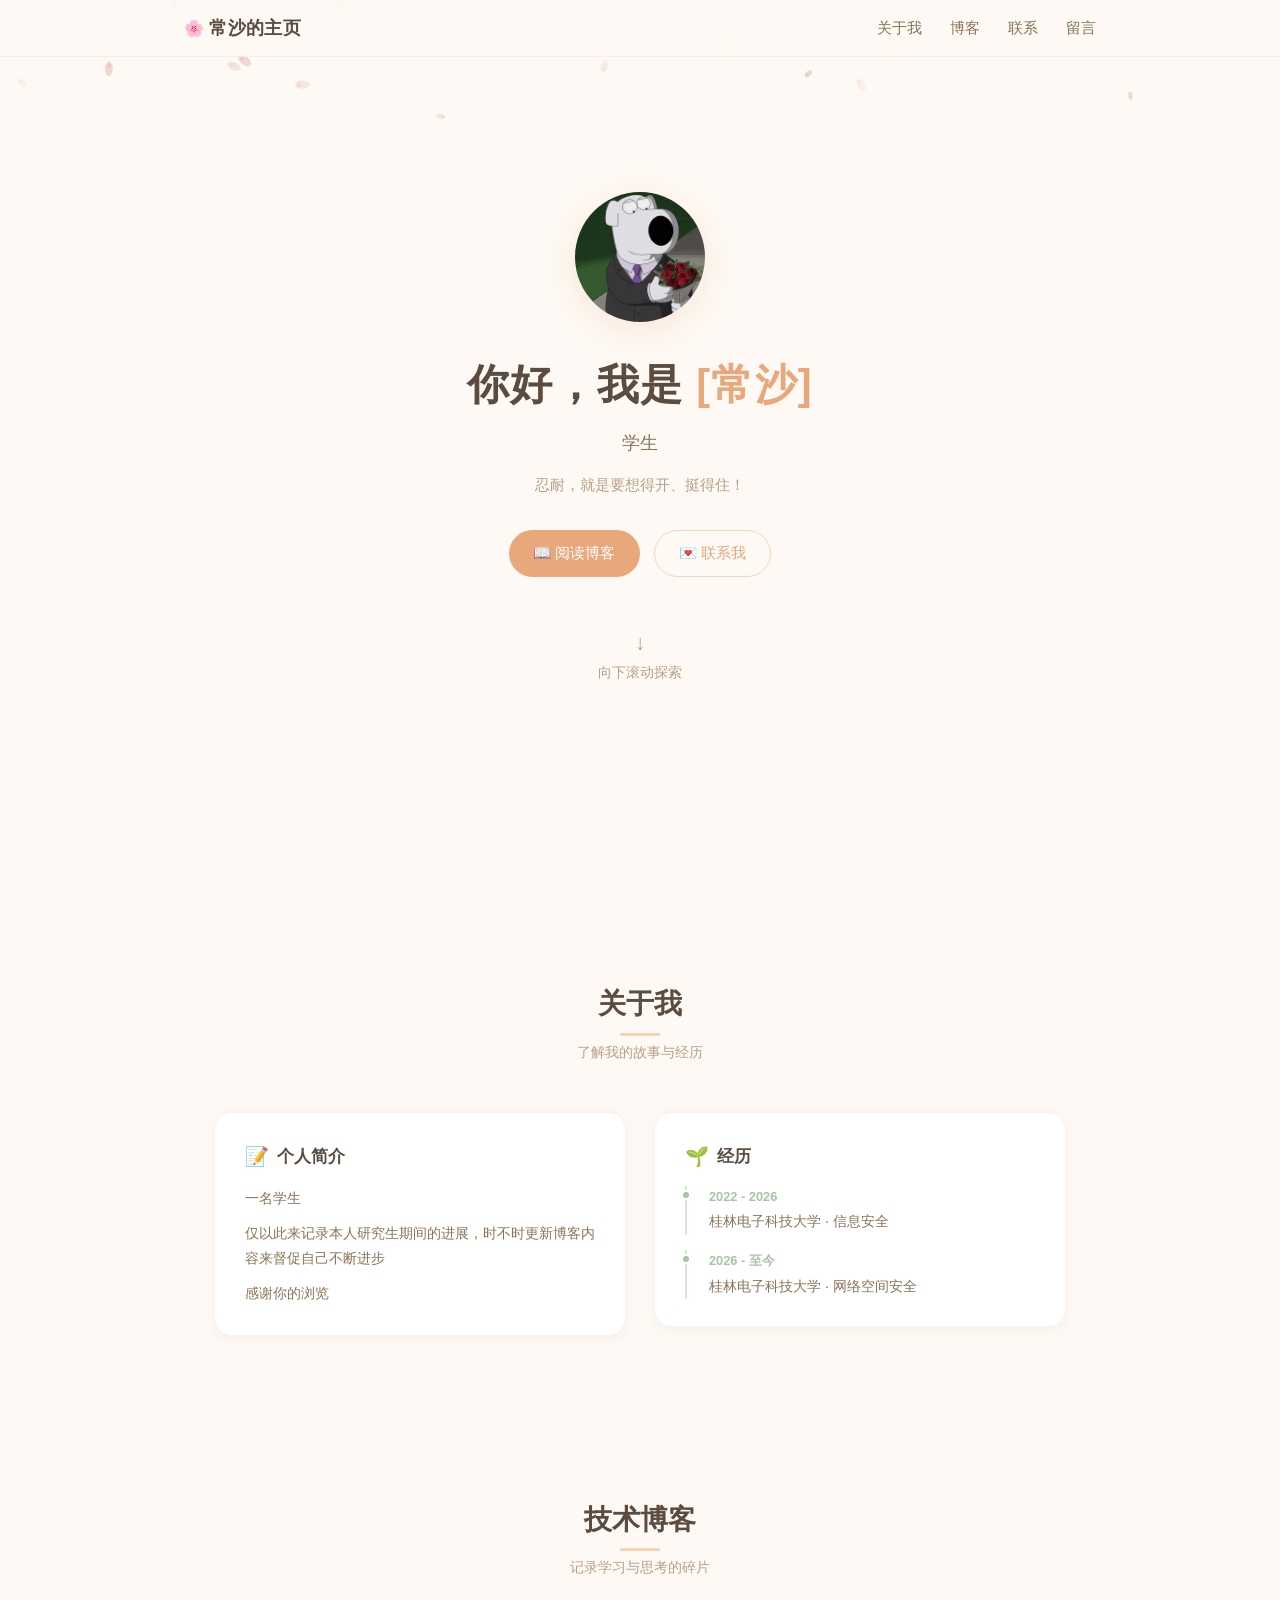
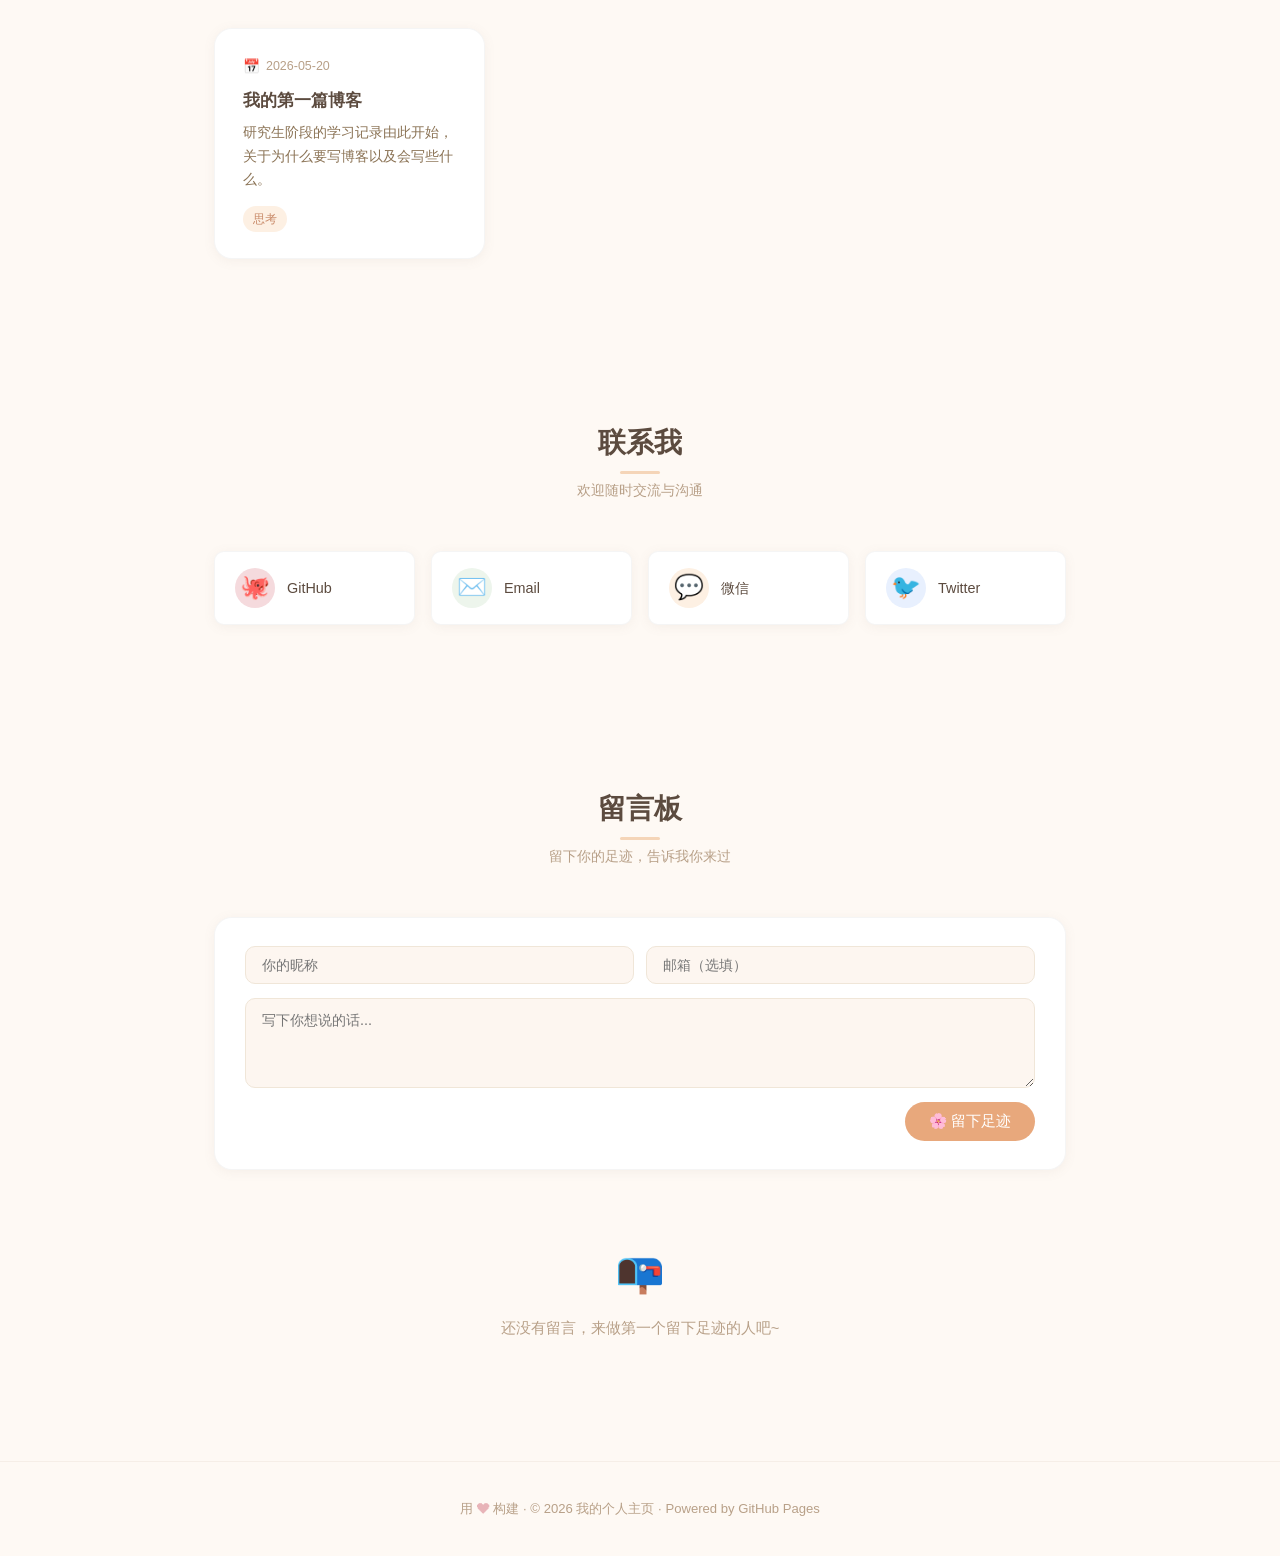
==== commit 2c895ffb: "更新博客日期为2026年，首页博客卡片改为动态渲染 Co-Authored-By: Claude Opus 4.7 <noreply@anthropic.com>" ====
--- a/index.html
+++ b/index.html
@@ -141,7 +141,7 @@
 
 <!-- Footer -->
 <footer class="footer">
-  <p>用 <span class="heart">❤</span> 构建 · &copy; 2025 我的个人主页 · Powered by GitHub Pages</p>
+  <p>用 <span class="heart">❤</span> 构建 · &copy; 2026 我的个人主页 · Powered by GitHub Pages</p>
 </footer>
 
 <script src="js/blog-data.js"></script>
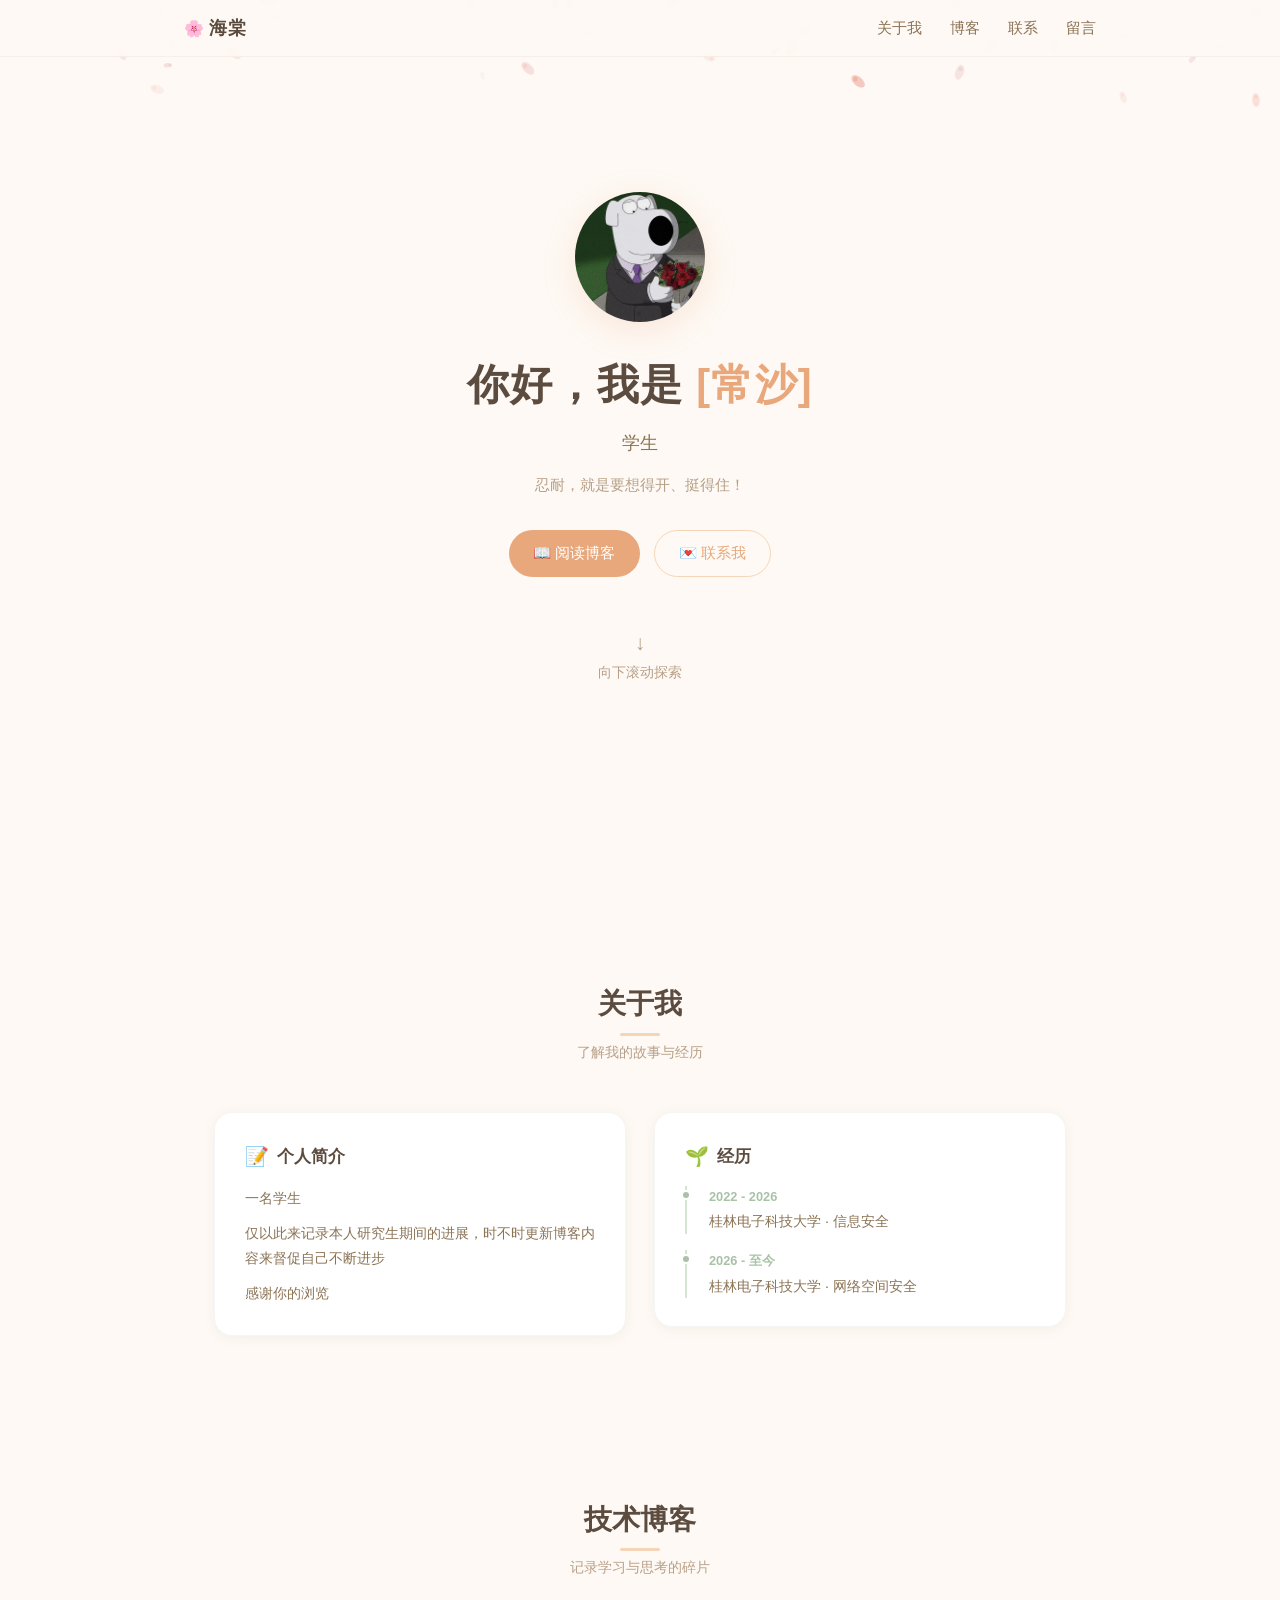
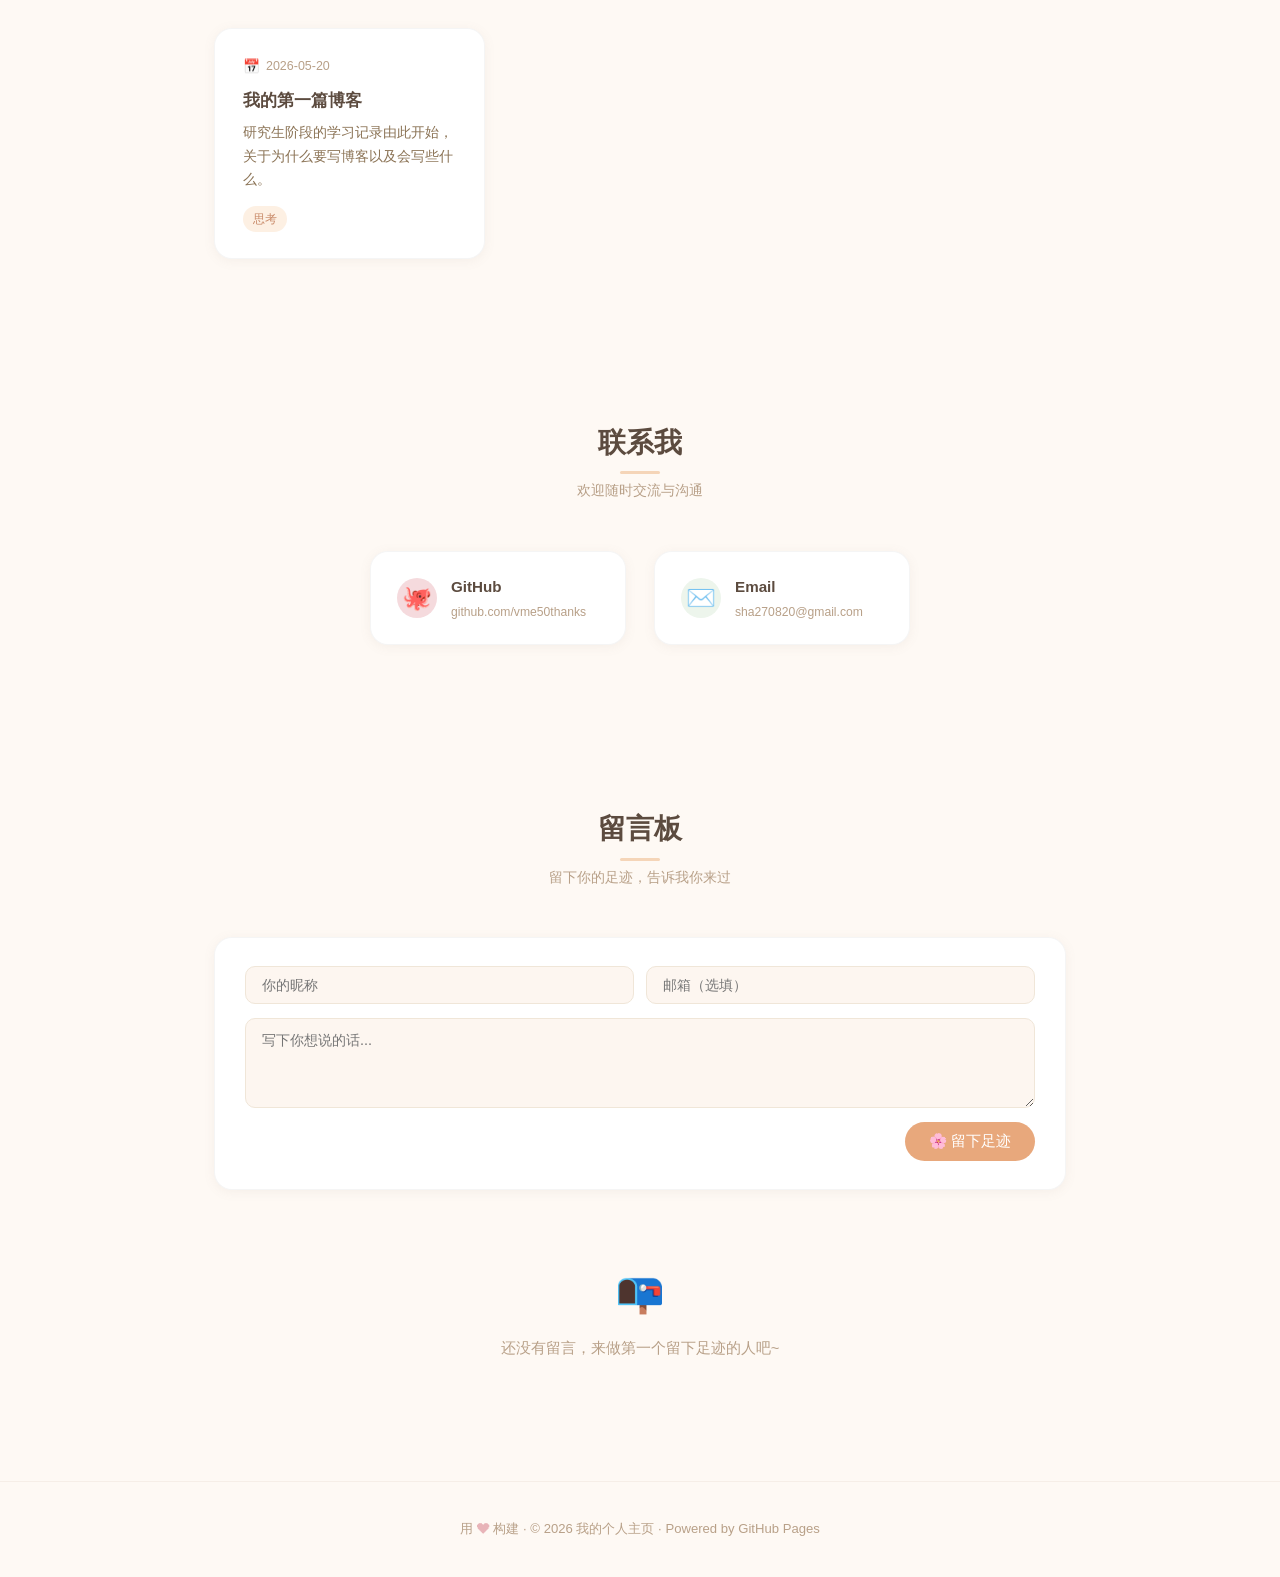
==== commit 5160423b: "支持 Markdown 博客：引入 marked.js 渲染 .md 文章 - 新增 blog/post.html 通用文章渲染器 - 博客文章改为 .md 格式，本地编辑即可 - 删除旧的 HTML" ====
--- a/index.html
+++ b/index.html
@@ -13,7 +13,7 @@
 <!-- Navigation -->
 <nav class="nav" id="nav">
   <div class="nav-inner">
-    <a href="#" class="nav-brand">常沙的主页</a>
+    <a href="#" class="nav-brand">海棠</a>
     <button class="nav-toggle" id="nav-toggle" aria-label="菜单">☰</button>
     <ul class="nav-links" id="nav-links">
       <li><a href="#about">关于我</a></li>
@@ -98,17 +98,13 @@
       <span class="sub">欢迎随时交流与沟通</span>
     </div>
     <div class="contact-grid">
-      <a href="https://github.com/" target="_blank" rel="noopener" class="contact-link">
-        <span class="contact-icon github">🐙</span> GitHub
+      <a href="https://github.com/vme50thanks" target="_blank" rel="noopener" class="contact-link">
+        <span class="contact-icon github">🐙</span>
+        <span>GitHub<small>github.com/vme50thanks</small></span>
       </a>
-      <a href="mailto:your-email@example.com" class="contact-link">
-        <span class="contact-icon email">✉️</span> Email
-      </a>
-      <a href="#" class="contact-link" onclick="copyWechat(event)">
-        <span class="contact-icon wechat">💬</span> 微信
-      </a>
-      <a href="https://twitter.com/" target="_blank" rel="noopener" class="contact-link">
-        <span class="contact-icon twitter">🐦</span> Twitter
+      <a href="https://mail.google.com/mail/?view=cm&fs=1&to=sha270820@gmail.com" target="_blank" rel="noopener" class="contact-link">
+        <span class="contact-icon email">✉️</span>
+        <span>Email<small>sha270820@gmail.com</small></span>
       </a>
     </div>
   </div>
--- a/css/style.css
+++ b/css/style.css
@@ -386,24 +386,34 @@
 /* ===== Contact ===== */
 .contact-grid {
   display: grid;
-  grid-template-columns: repeat(auto-fill, minmax(180px, 1fr));
-  gap: 16px;
+  grid-template-columns: 1fr 1fr;
+  gap: 28px;
+  max-width: 540px;
+  margin: 0 auto;
 }
 
 .contact-link {
   display: flex;
   align-items: center;
-  gap: 12px;
+  gap: 14px;
   background: var(--white);
-  border-radius: var(--radius-sm);
-  padding: 16px 20px;
+  border-radius: var(--radius);
+  padding: 22px 26px;
   text-decoration: none;
   color: var(--brown);
-  font-weight: 500;
-  font-size: 0.9rem;
+  font-weight: 550;
+  font-size: 0.95rem;
   box-shadow: var(--shadow-sm);
   border: 1px solid rgba(0,0,0,0.04);
   transition: all 0.3s ease;
+}
+.contact-link small {
+  display: block;
+  font-weight: 400;
+  font-size: 0.76rem;
+  color: var(--brown-lighter);
+  margin-top: 2px;
+  word-break: break-all;
 }
 .contact-link:hover {
   transform: translateY(-2px);
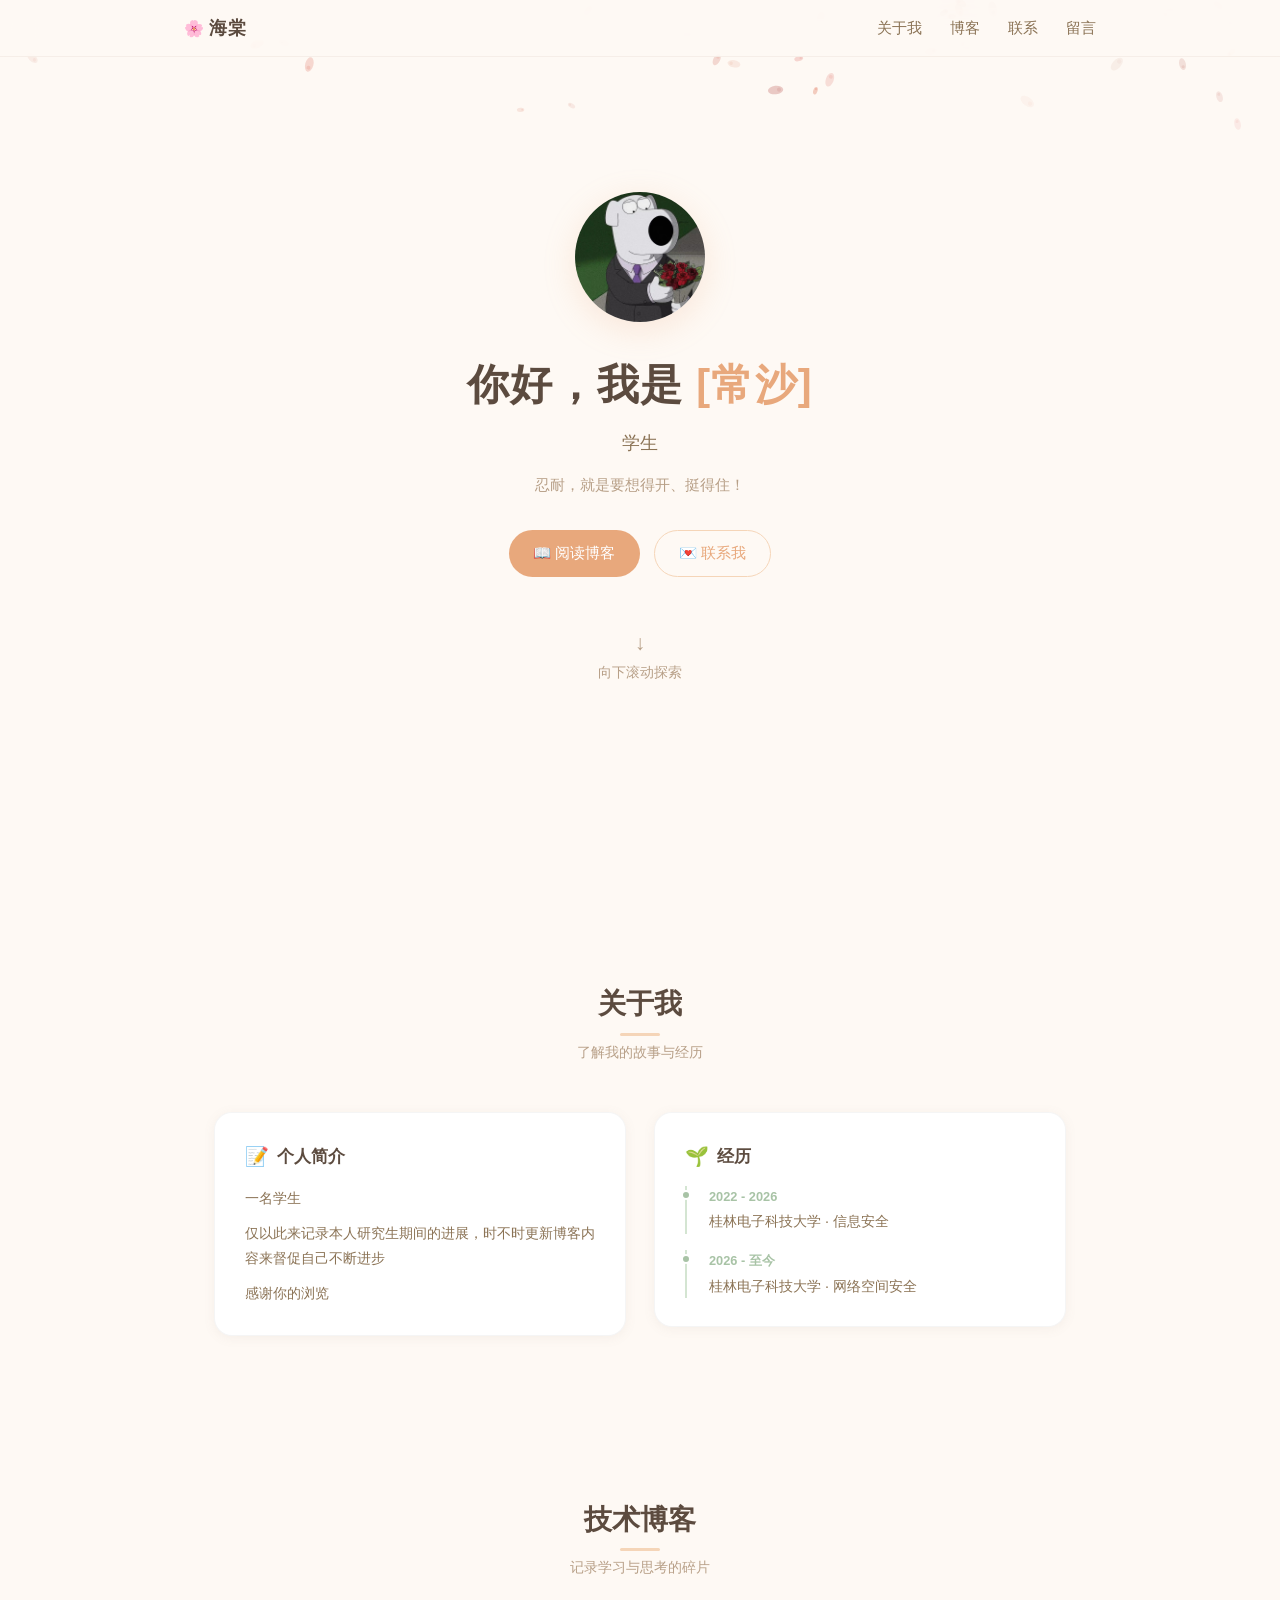
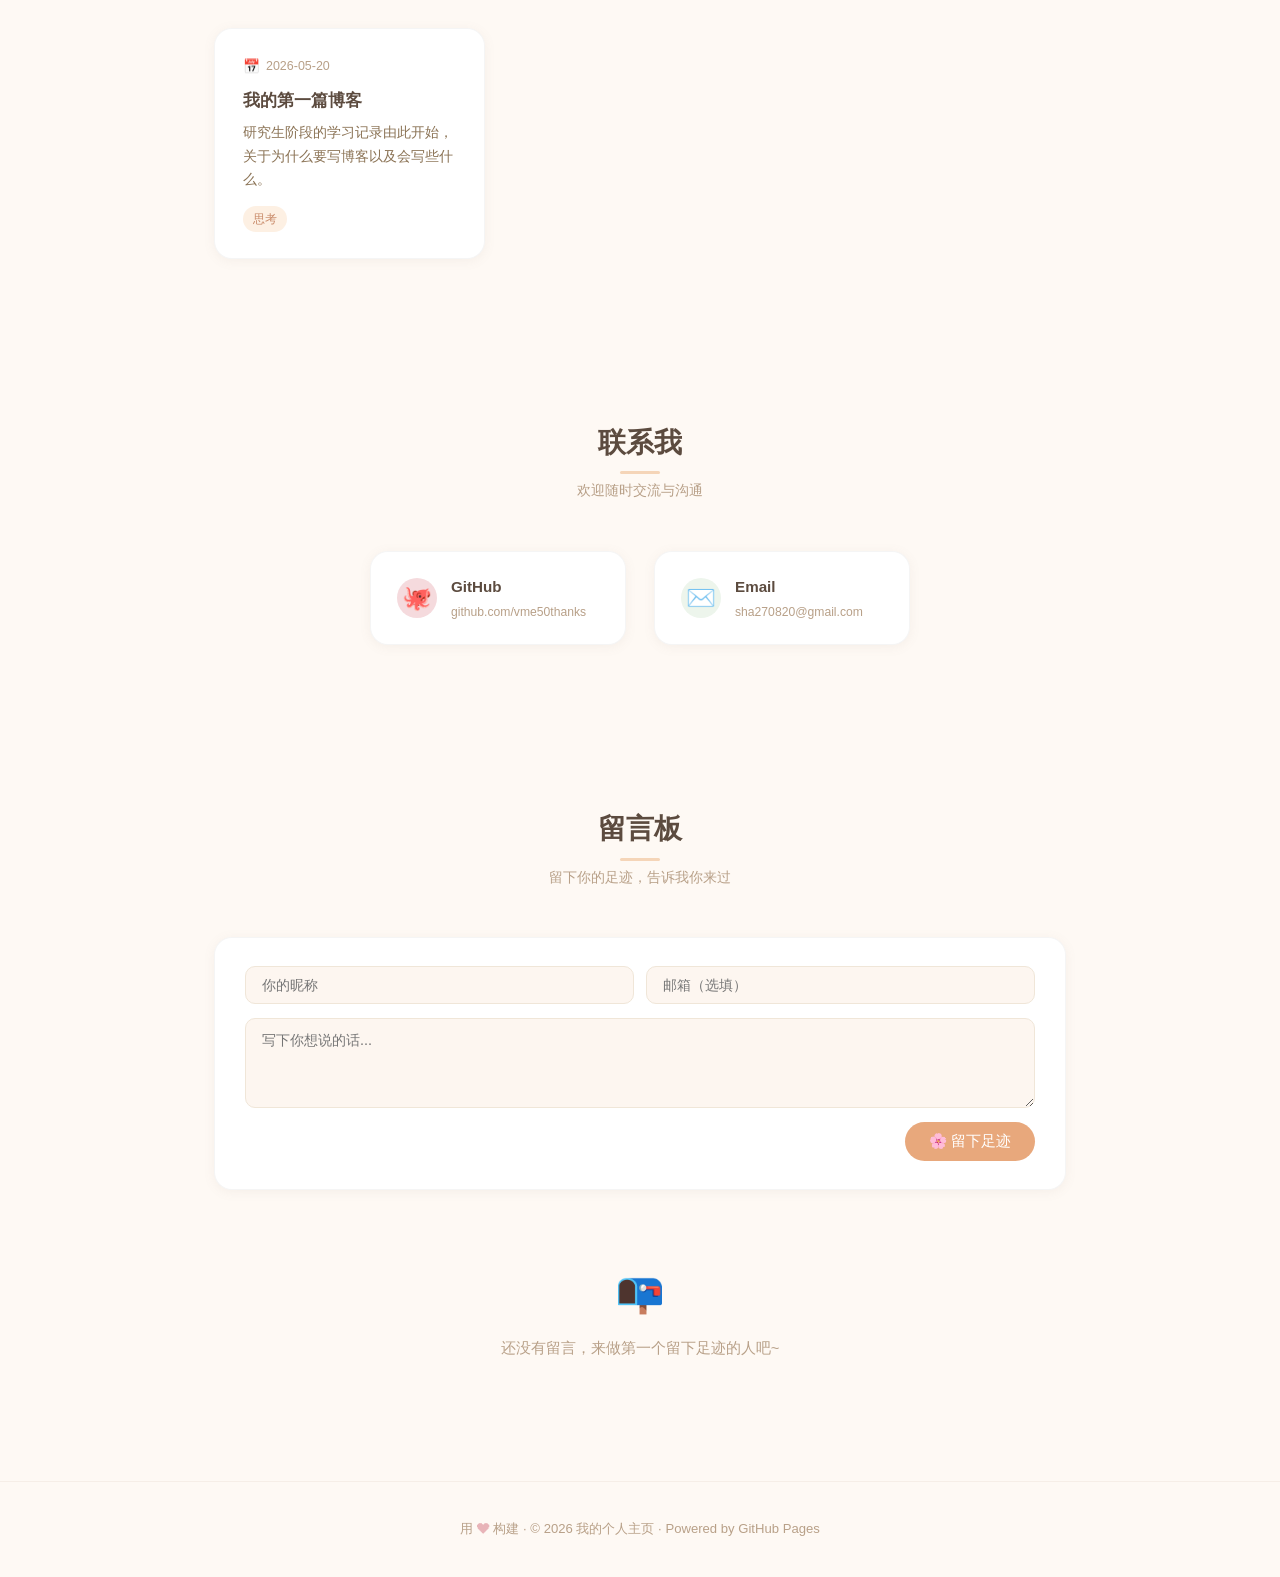
==== commit 9326ced7: "将头像移入 pic 文件夹" ====
--- a/index.html
+++ b/index.html
@@ -27,7 +27,7 @@
 <!-- Hero -->
 <section class="hero">
   <div class="container">
-    <div class="hero-avatar"><img src="头像.jpg" alt="头像"></div>
+    <div class="hero-avatar"><img src="pic/头像.jpg" alt="头像"></div>
     <h1>你好，我是 <span style="color: var(--coral);">[常沙]</span></h1>
     <p class="tagline">  学生 </p>
     <p class="bio-brief">
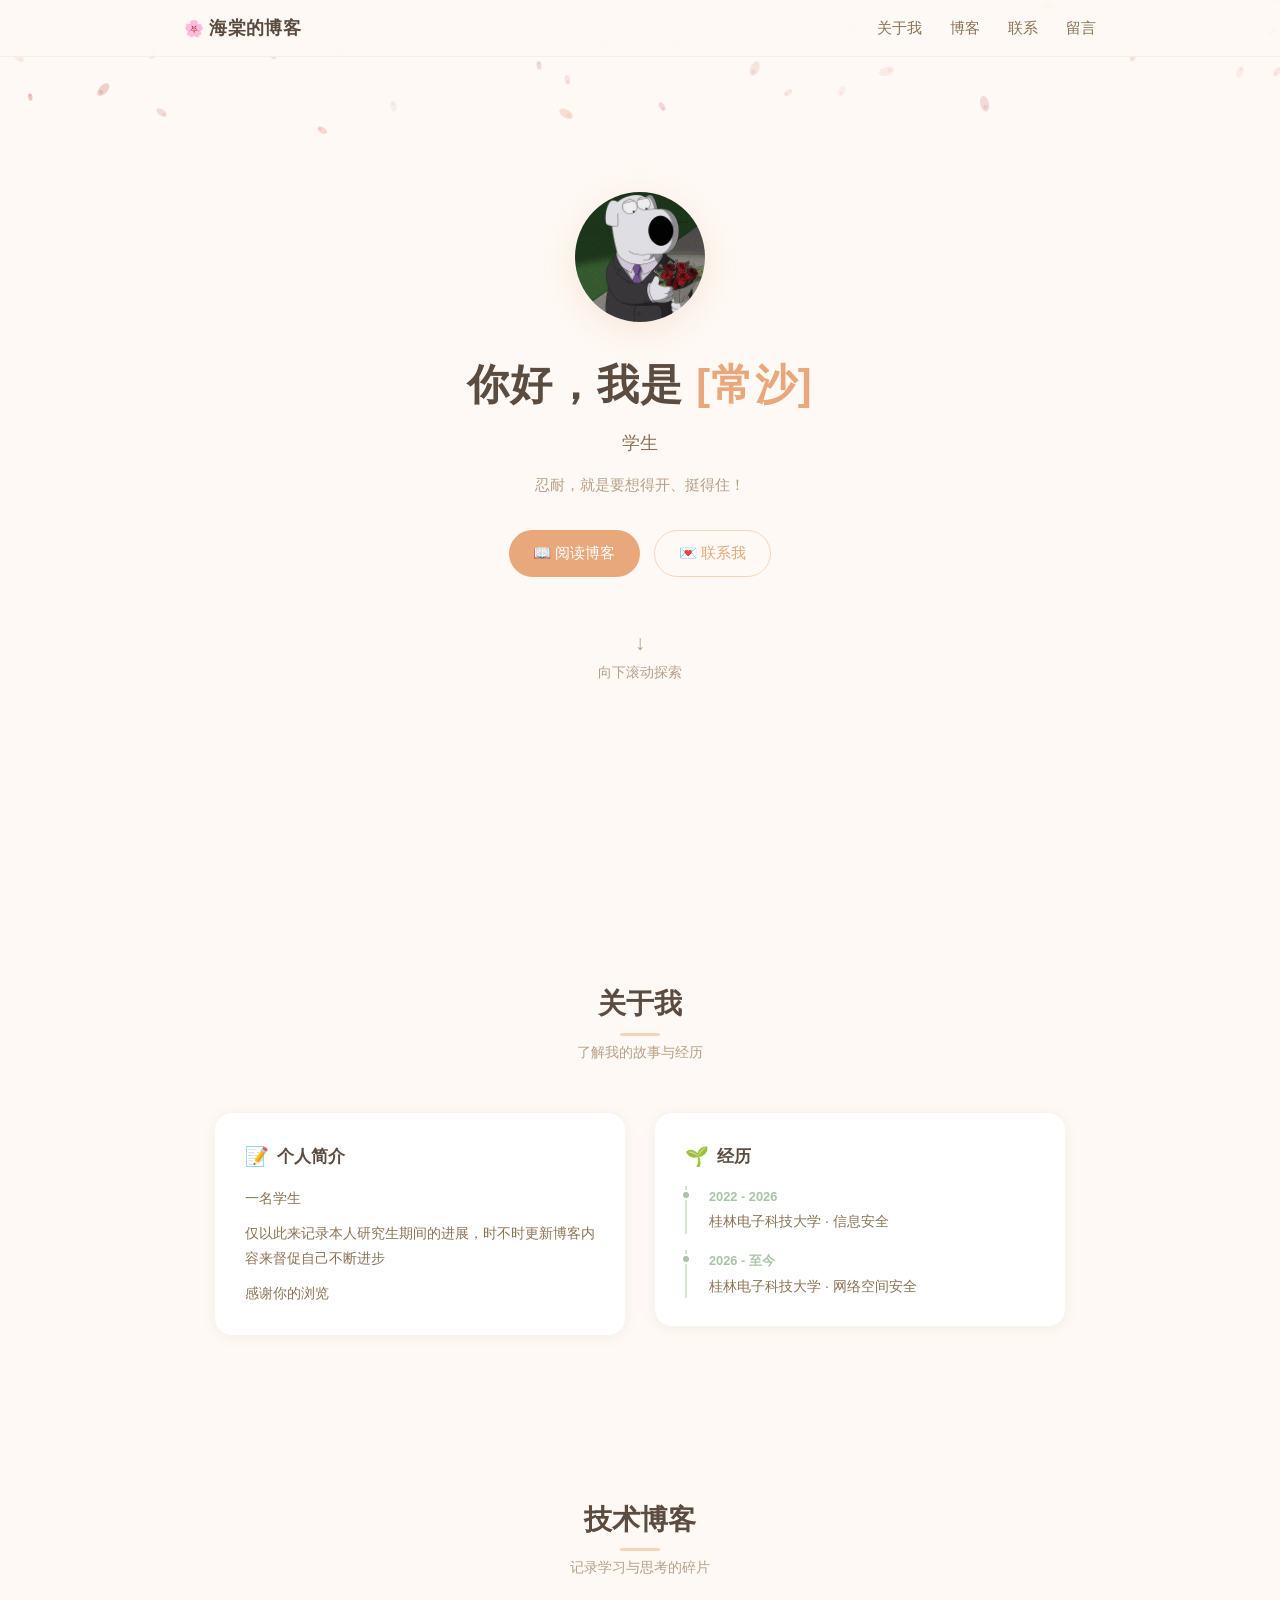
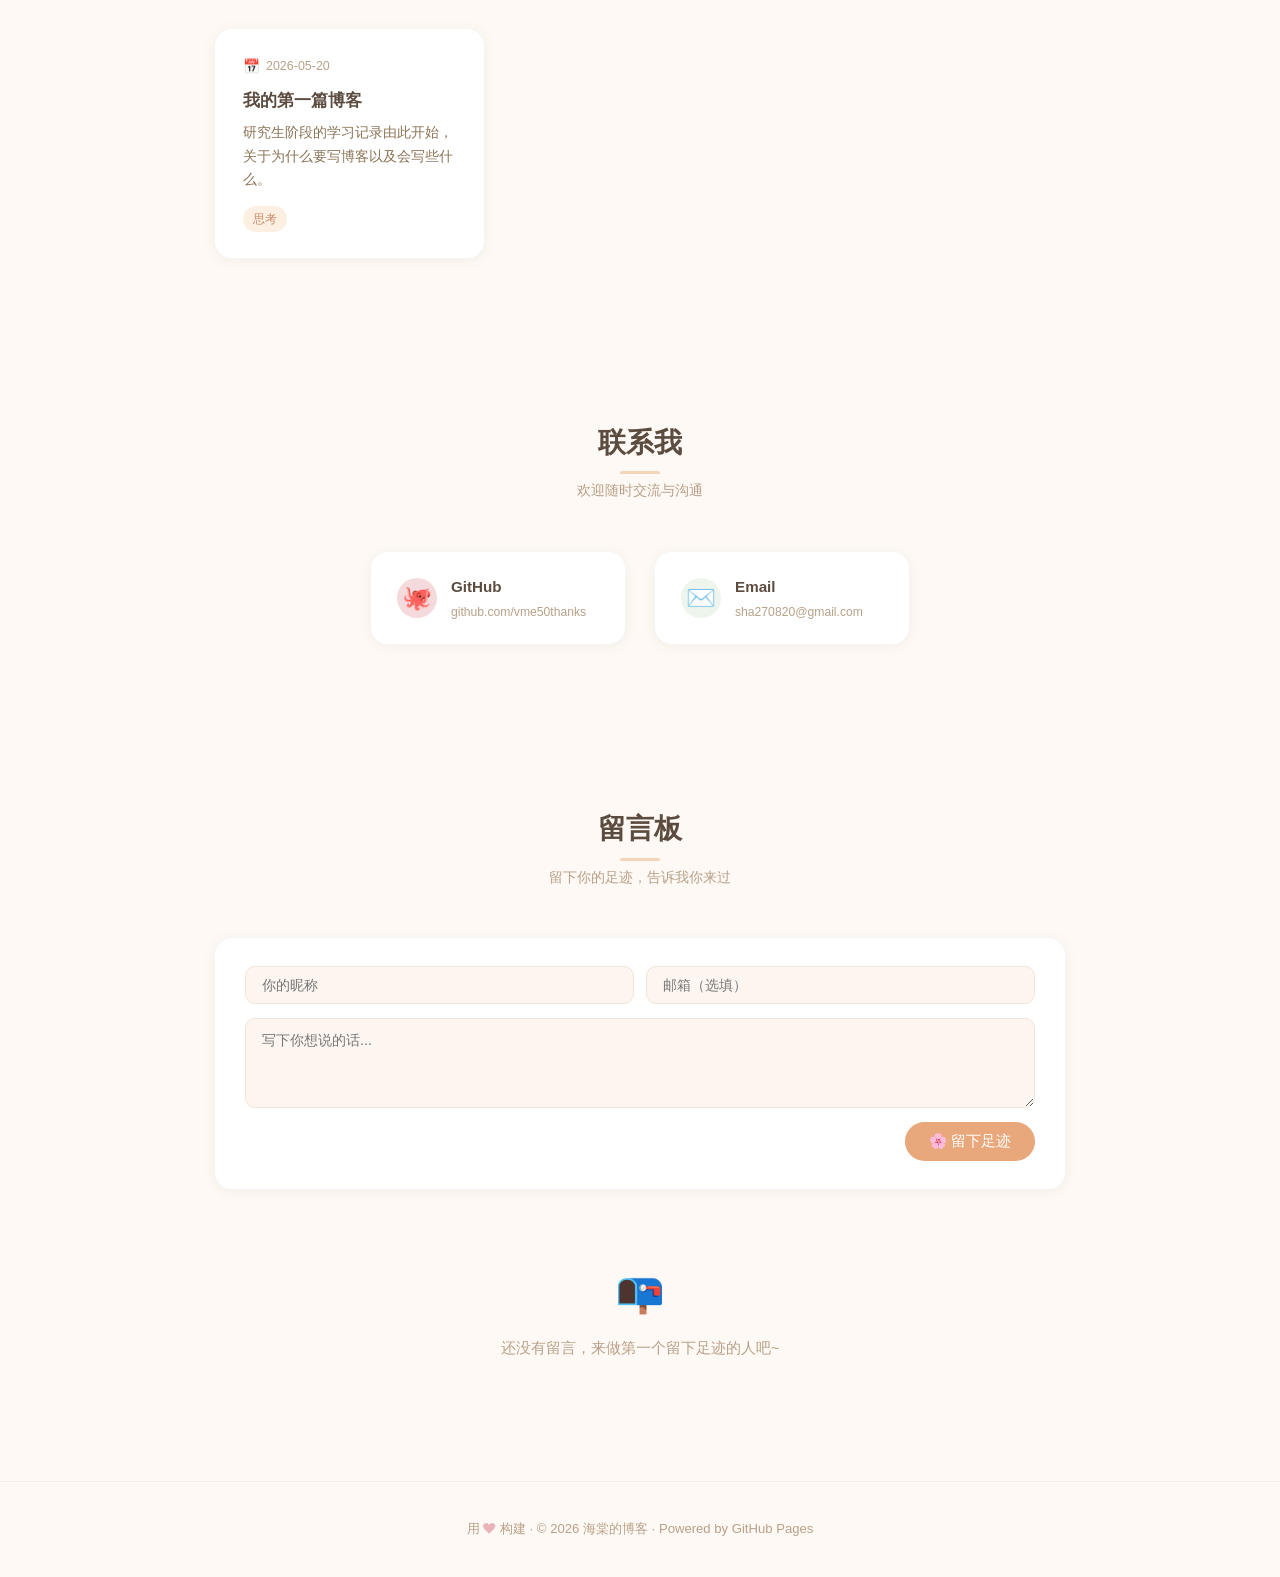
==== commit 3f315b79: "品牌更新：更名为海棠的博客，添加网页图标" ====
--- a/index.html
+++ b/index.html
@@ -3,7 +3,8 @@
 <head>
 <meta charset="UTF-8">
 <meta name="viewport" content="width=device-width, initial-scale=1.0">
-<title>我的个人主页</title>
+<title>海棠的博客</title>
+<link rel="icon" type="image/jpeg" href="pic/icon.jpg">
 <link rel="stylesheet" href="css/style.css">
 </head>
 <body>
@@ -13,7 +14,7 @@
 <!-- Navigation -->
 <nav class="nav" id="nav">
   <div class="nav-inner">
-    <a href="#" class="nav-brand">海棠</a>
+    <a href="#" class="nav-brand">海棠的博客</a>
     <button class="nav-toggle" id="nav-toggle" aria-label="菜单">☰</button>
     <ul class="nav-links" id="nav-links">
       <li><a href="#about">关于我</a></li>
@@ -137,7 +138,7 @@
 
 <!-- Footer -->
 <footer class="footer">
-  <p>用 <span class="heart">❤</span> 构建 · &copy; 2026 我的个人主页 · Powered by GitHub Pages</p>
+  <p>用 <span class="heart">❤</span> 构建 · &copy; 2026 海棠的博客 · Powered by GitHub Pages</p>
 </footer>
 
 <script src="js/blog-data.js"></script>
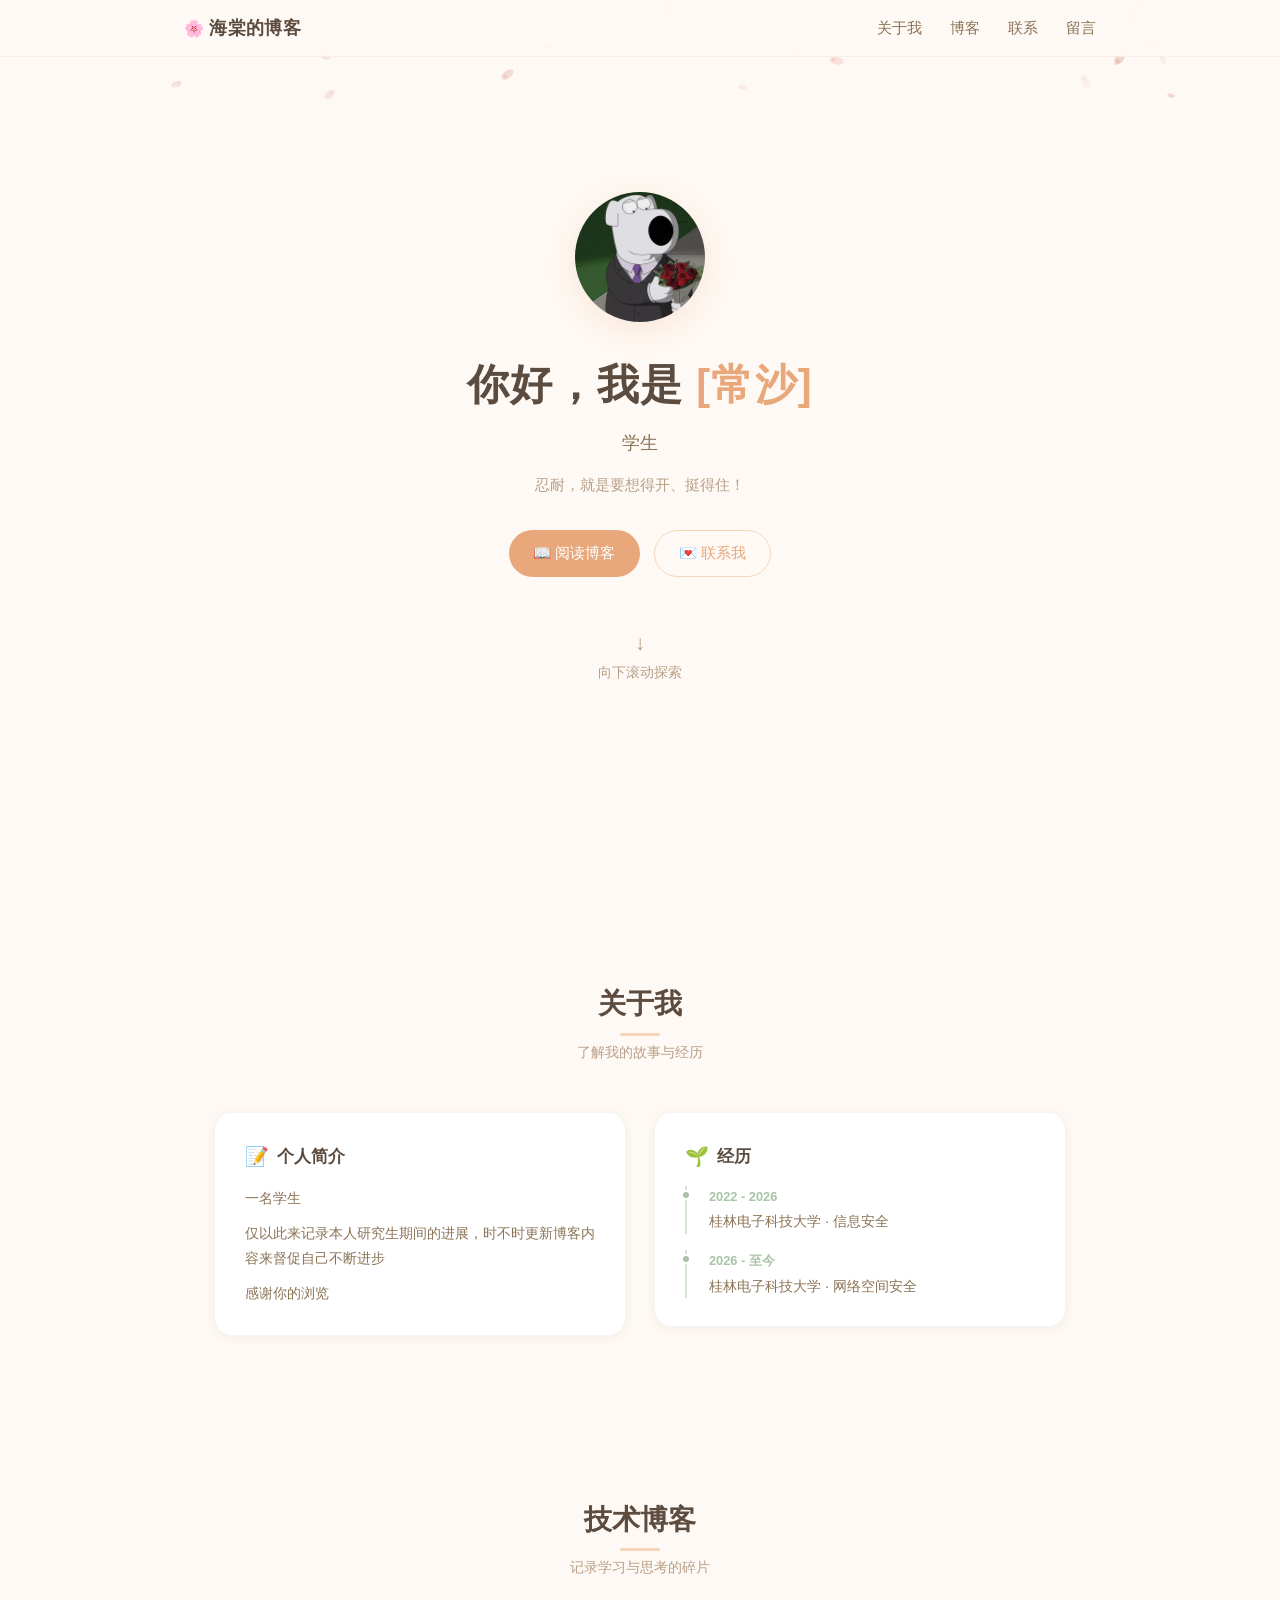
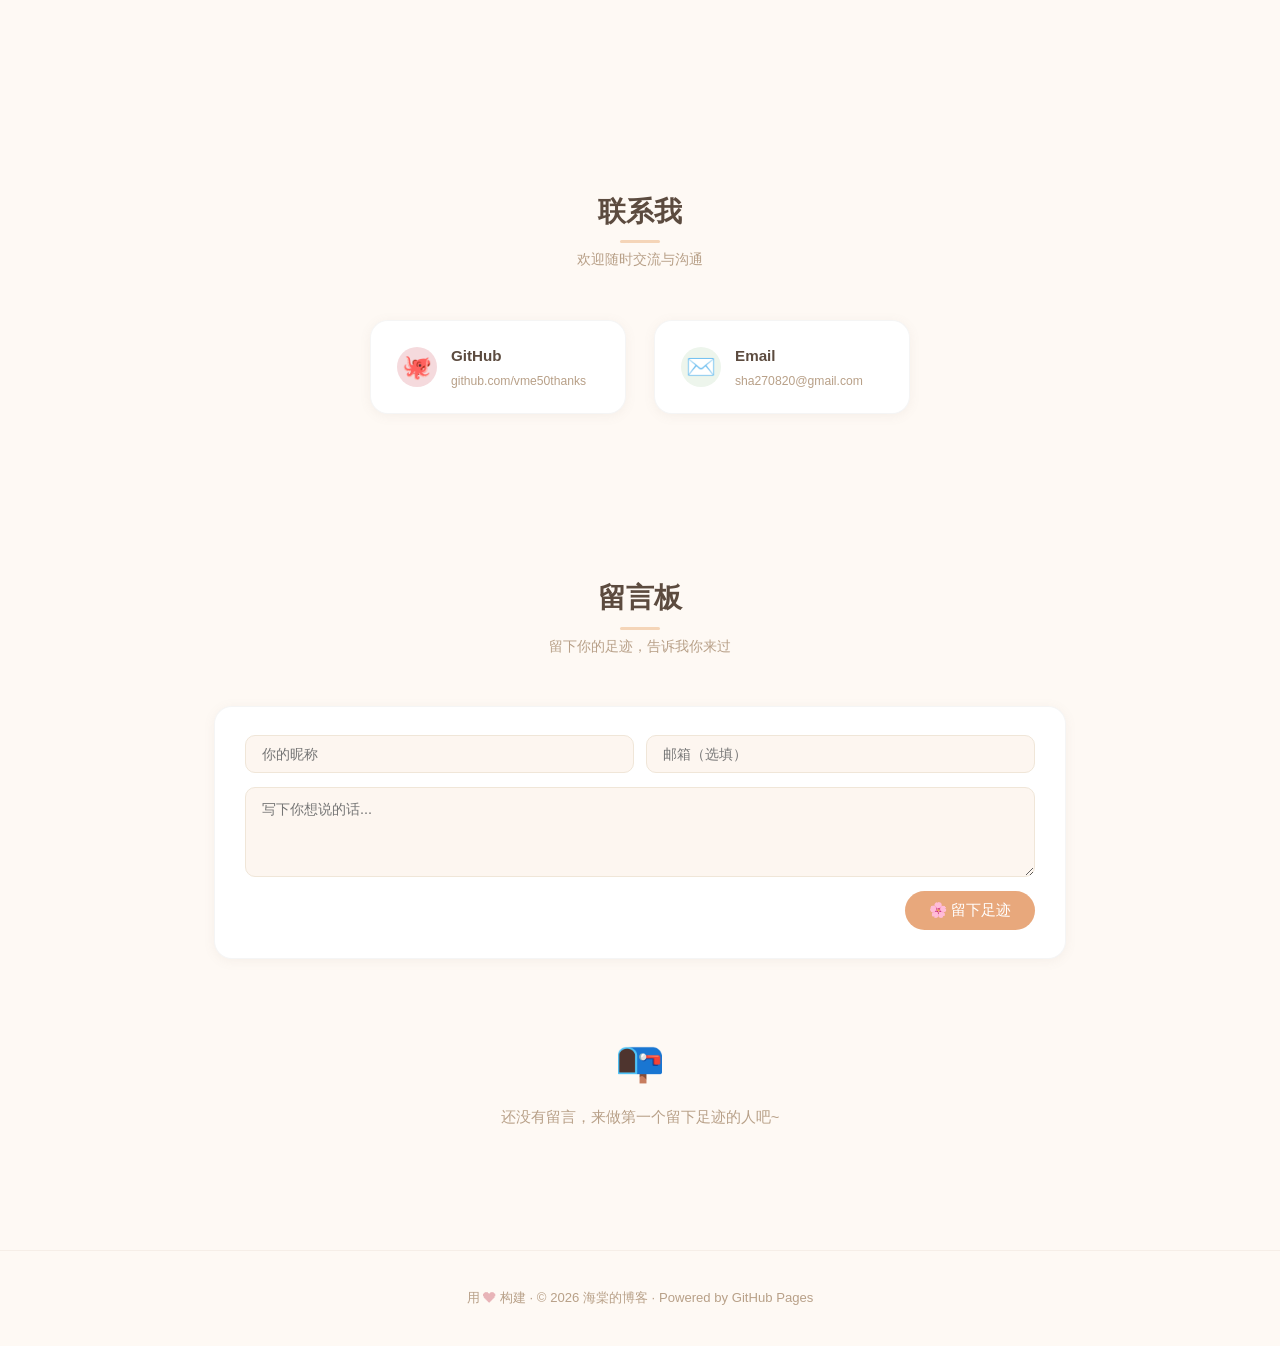
==== commit 5b5dfd22: "新增「学习」「记录」标签样式，更新.NET文章标签" ====
--- a/index.html
+++ b/index.html
@@ -156,6 +156,7 @@
     const tagClassMap = {
       '前端': 'frontend', '后端': 'backend', 'DevOps': 'devops',
       '教程': 'tutorial', '思考': 'thinking',
+      '学习': 'study', '记录': 'note',
     };
     grid.innerHTML = BLOG_POSTS.map(post => `
       <a href="${post.url}" class="blog-card">
--- a/css/style.css
+++ b/css/style.css
@@ -381,7 +381,8 @@
 .blog-tag.backend  { background: var(--sage-pale); color: #6b8f6e; }
 .blog-tag.devops   { background: #fef3d5;      color: #b8935a; }
 .blog-tag.tutorial { background: #e8f0fe;      color: #6b8ab5; }
-.blog-tag.thinking { background: var(--coral-pale); color: #c98b6a; }
+.blog-tag.study   { background: #e8f0fe; color: #6b8ab5; }
+.blog-tag.note    { background: #fef3d5; color: #b8935a; }
 
 /* ===== Contact ===== */
 .contact-grid {
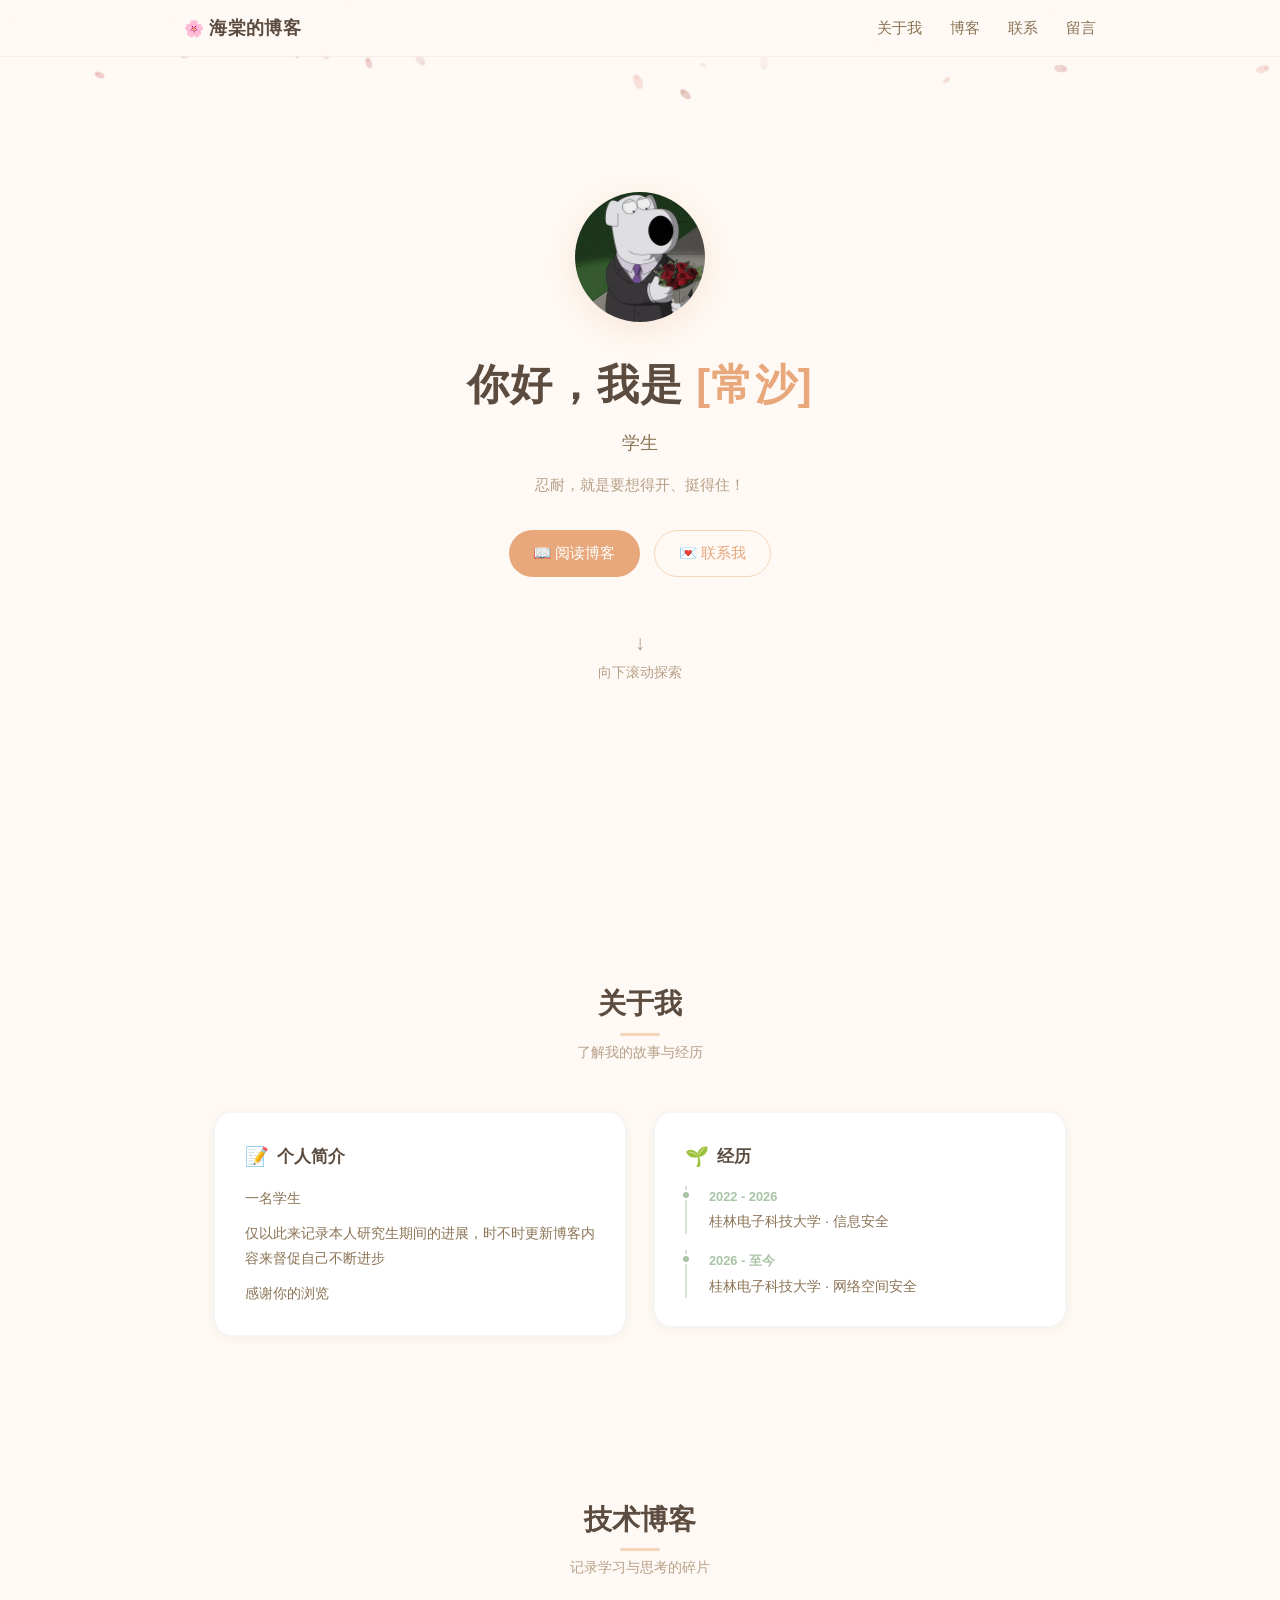
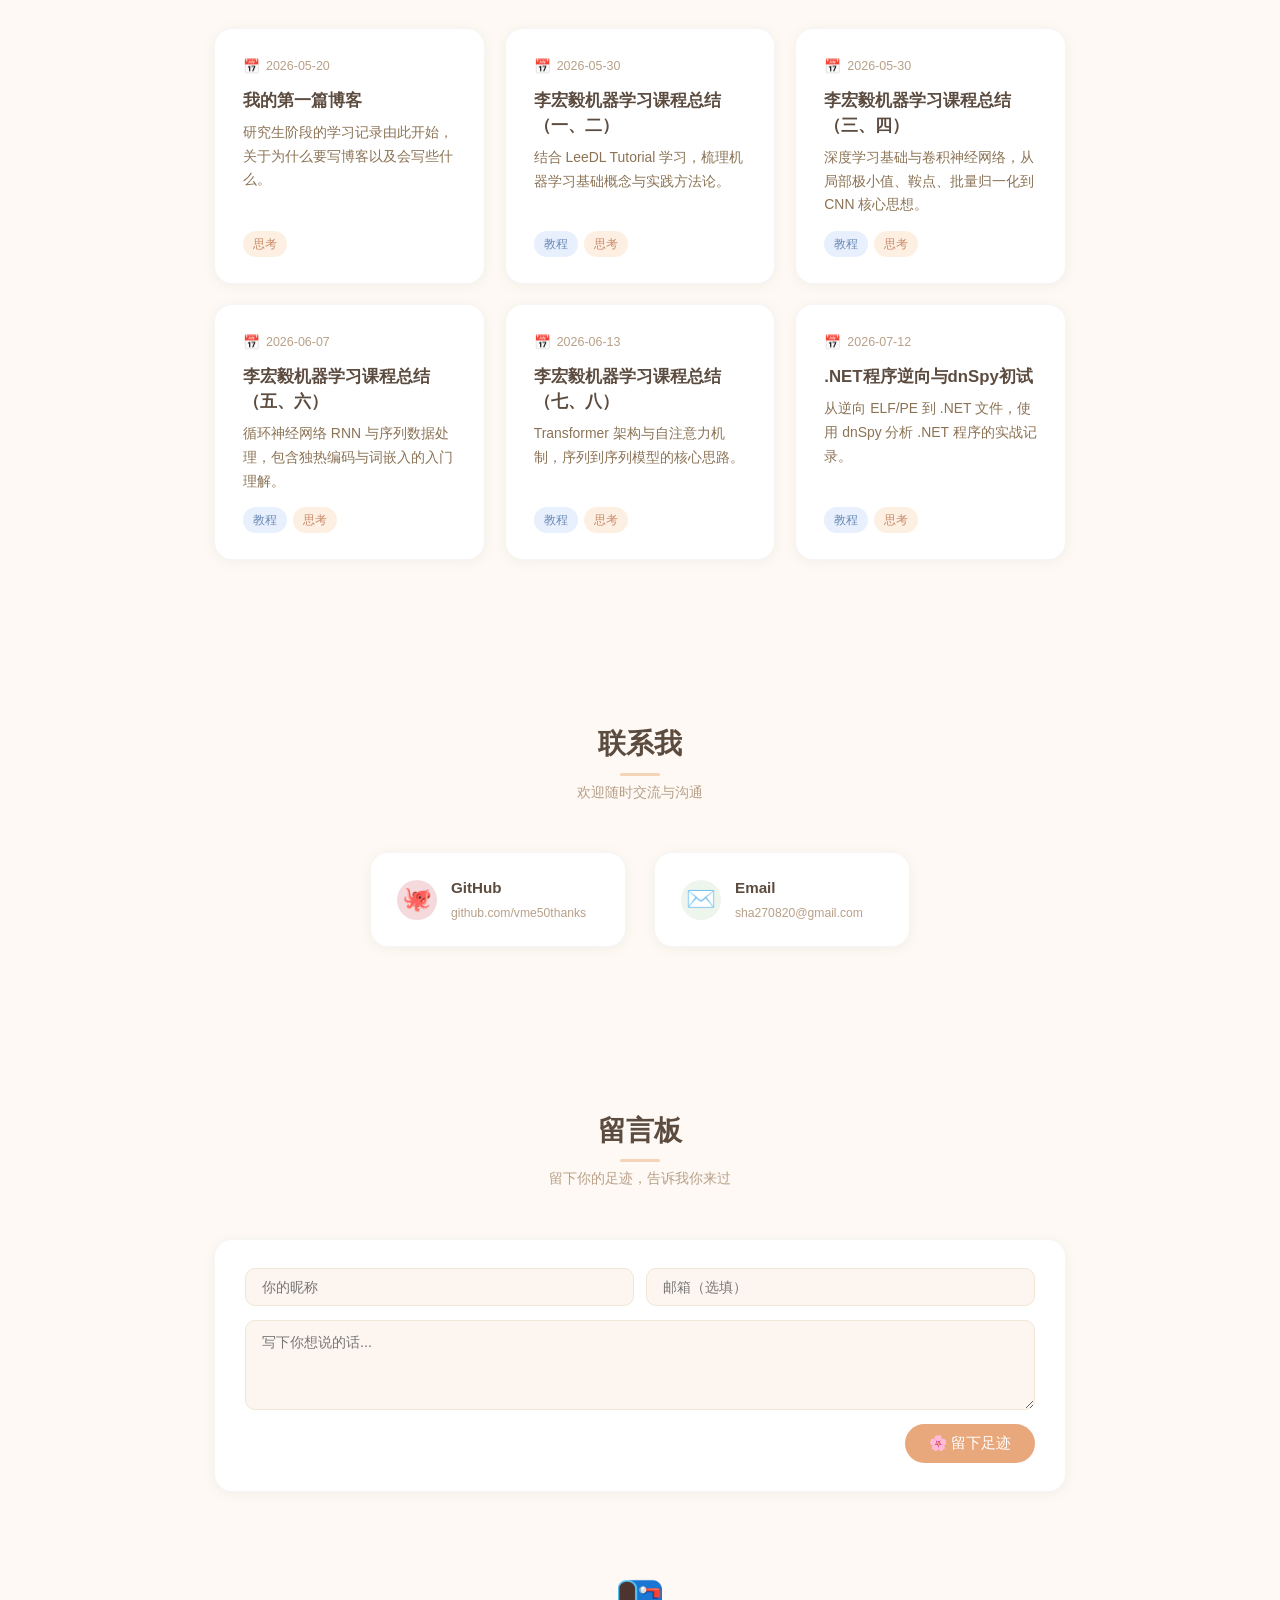
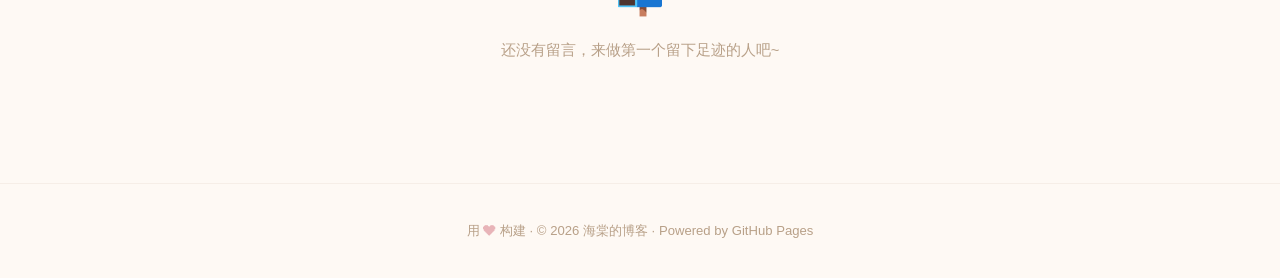
==== commit c4a99c9e: "Revert "新增「学习」「记录」标签样式，更新.NET文章标签" This reverts commit 5b5dfd2216da00b17ec87fa842484478671343e5." ====
--- a/index.html
+++ b/index.html
@@ -156,7 +156,6 @@
     const tagClassMap = {
       '前端': 'frontend', '后端': 'backend', 'DevOps': 'devops',
       '教程': 'tutorial', '思考': 'thinking',
-      '学习': 'study', '记录': 'note',
     };
     grid.innerHTML = BLOG_POSTS.map(post => `
       <a href="${post.url}" class="blog-card">
--- a/css/style.css
+++ b/css/style.css
@@ -381,8 +381,7 @@
 .blog-tag.backend  { background: var(--sage-pale); color: #6b8f6e; }
 .blog-tag.devops   { background: #fef3d5;      color: #b8935a; }
 .blog-tag.tutorial { background: #e8f0fe;      color: #6b8ab5; }
-.blog-tag.study   { background: #e8f0fe; color: #6b8ab5; }
-.blog-tag.note    { background: #fef3d5; color: #b8935a; }
+.blog-tag.thinking { background: var(--coral-pale); color: #c98b6a; }
 
 /* ===== Contact ===== */
 .contact-grid {
